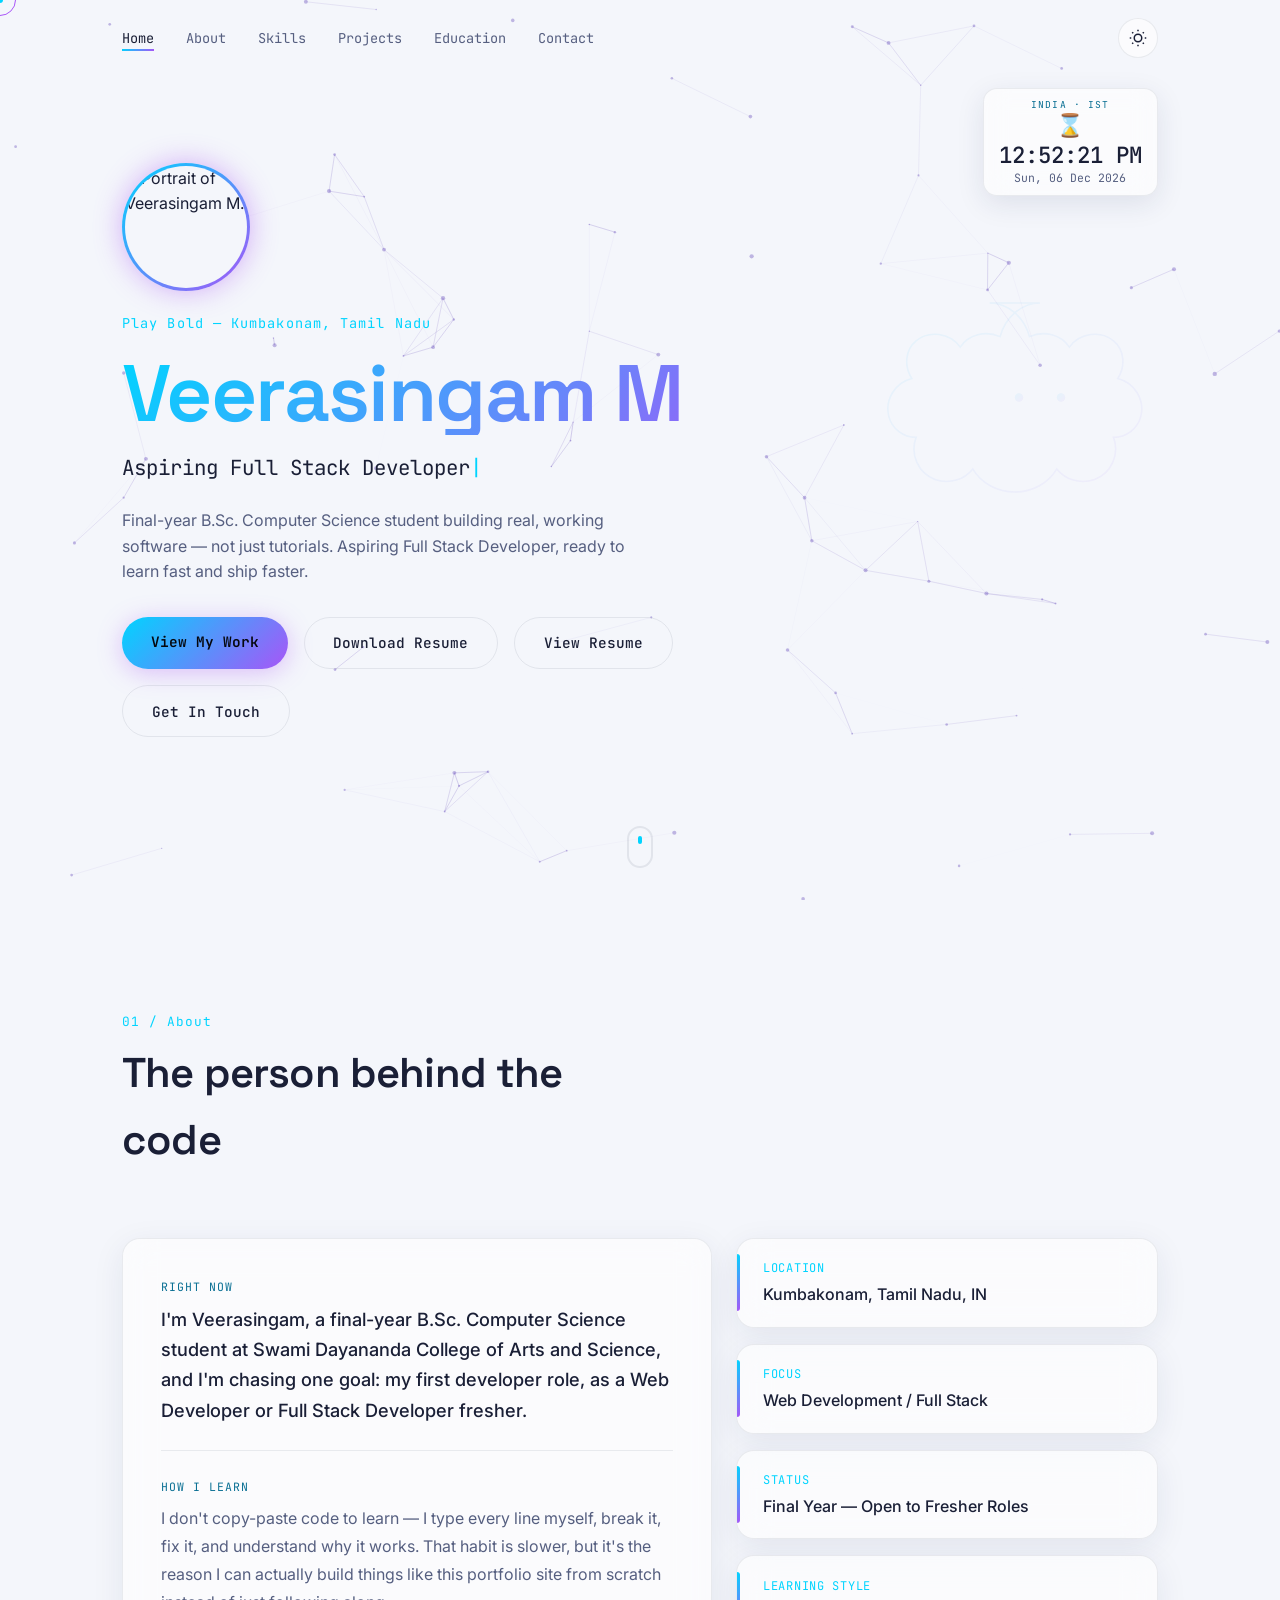
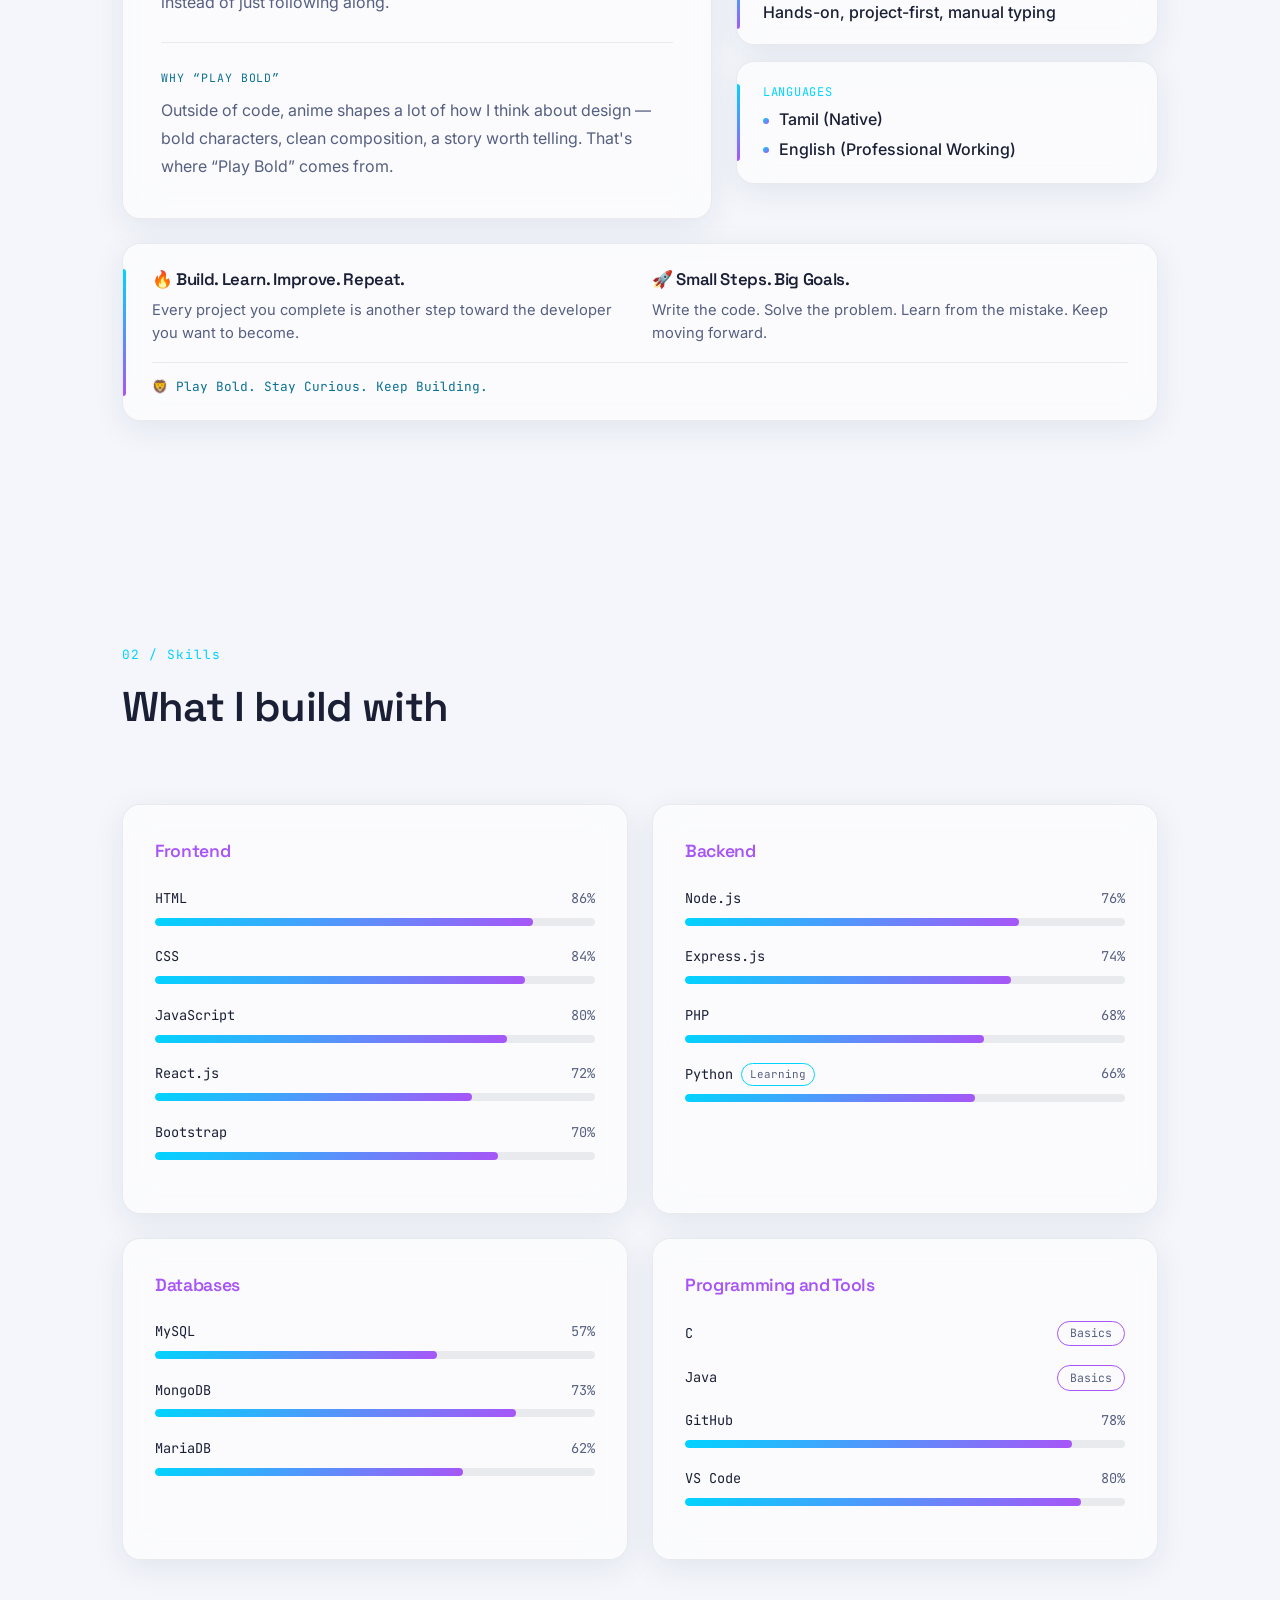
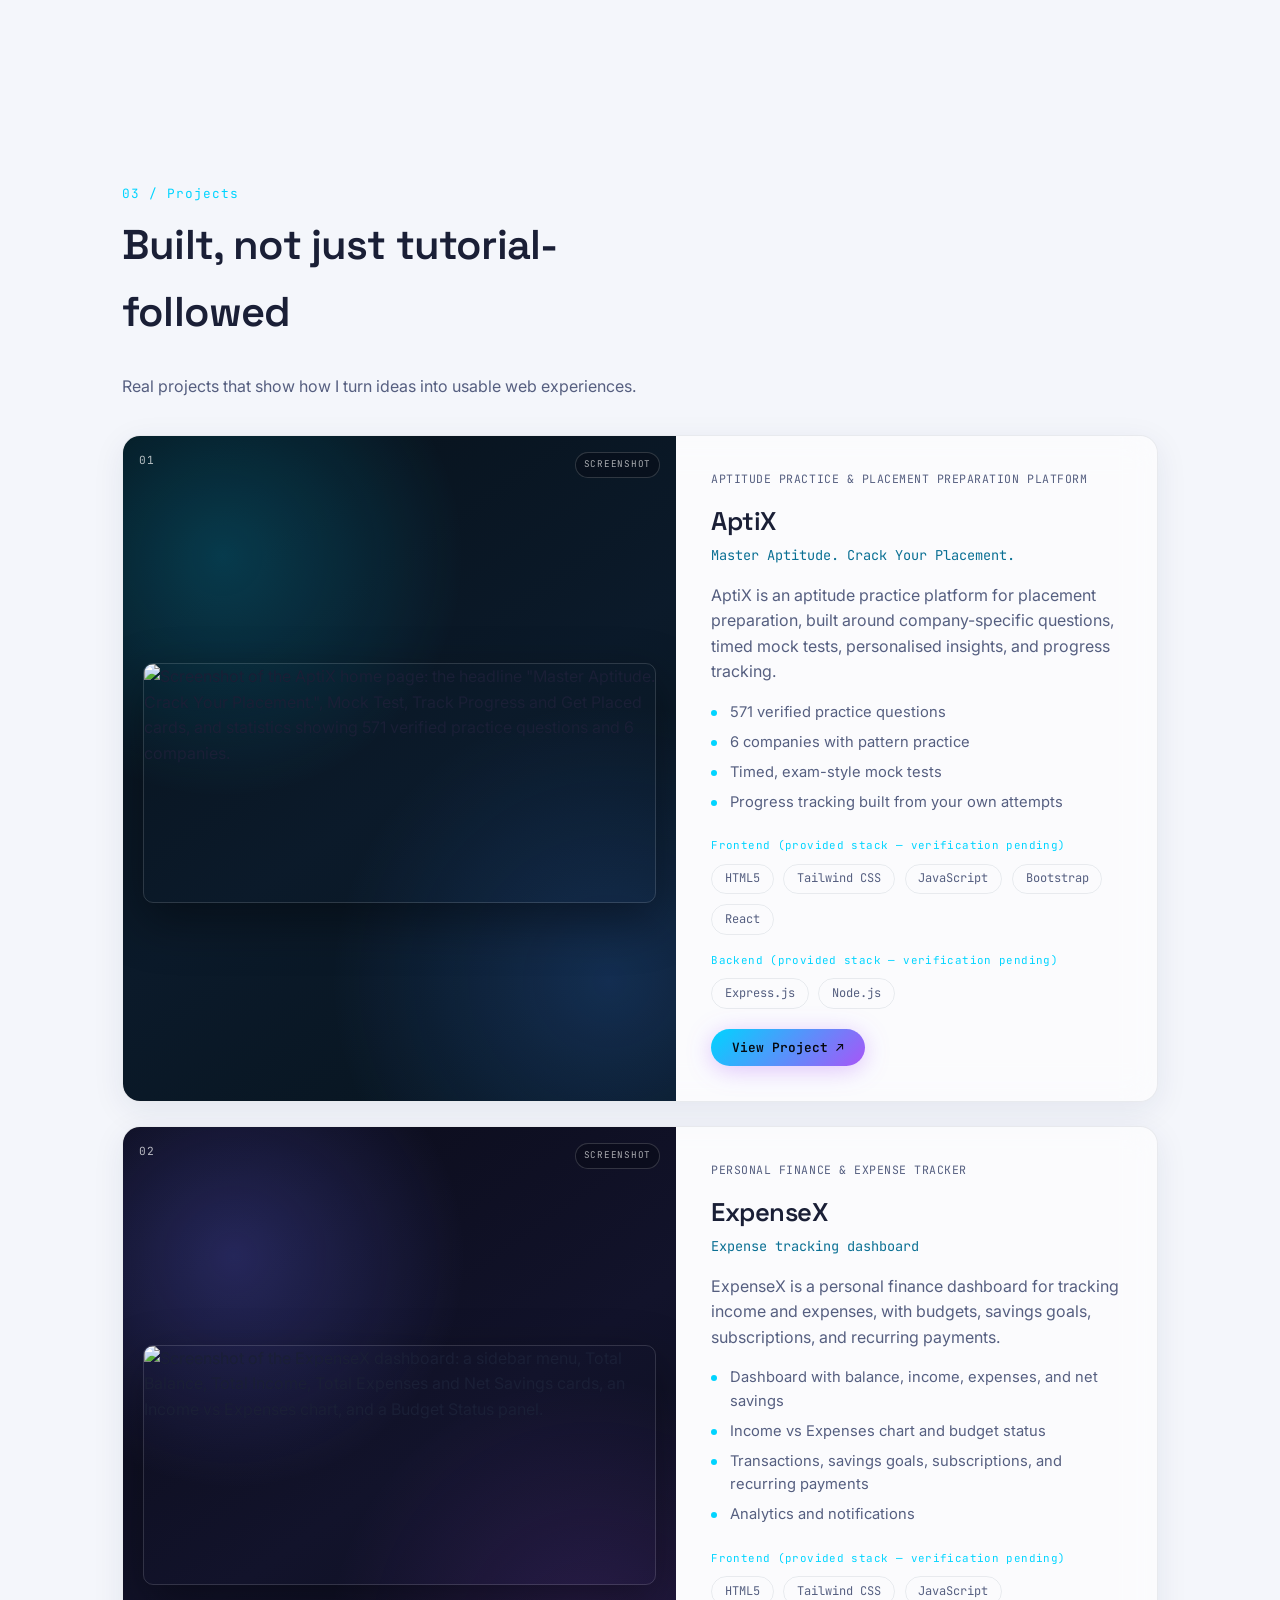
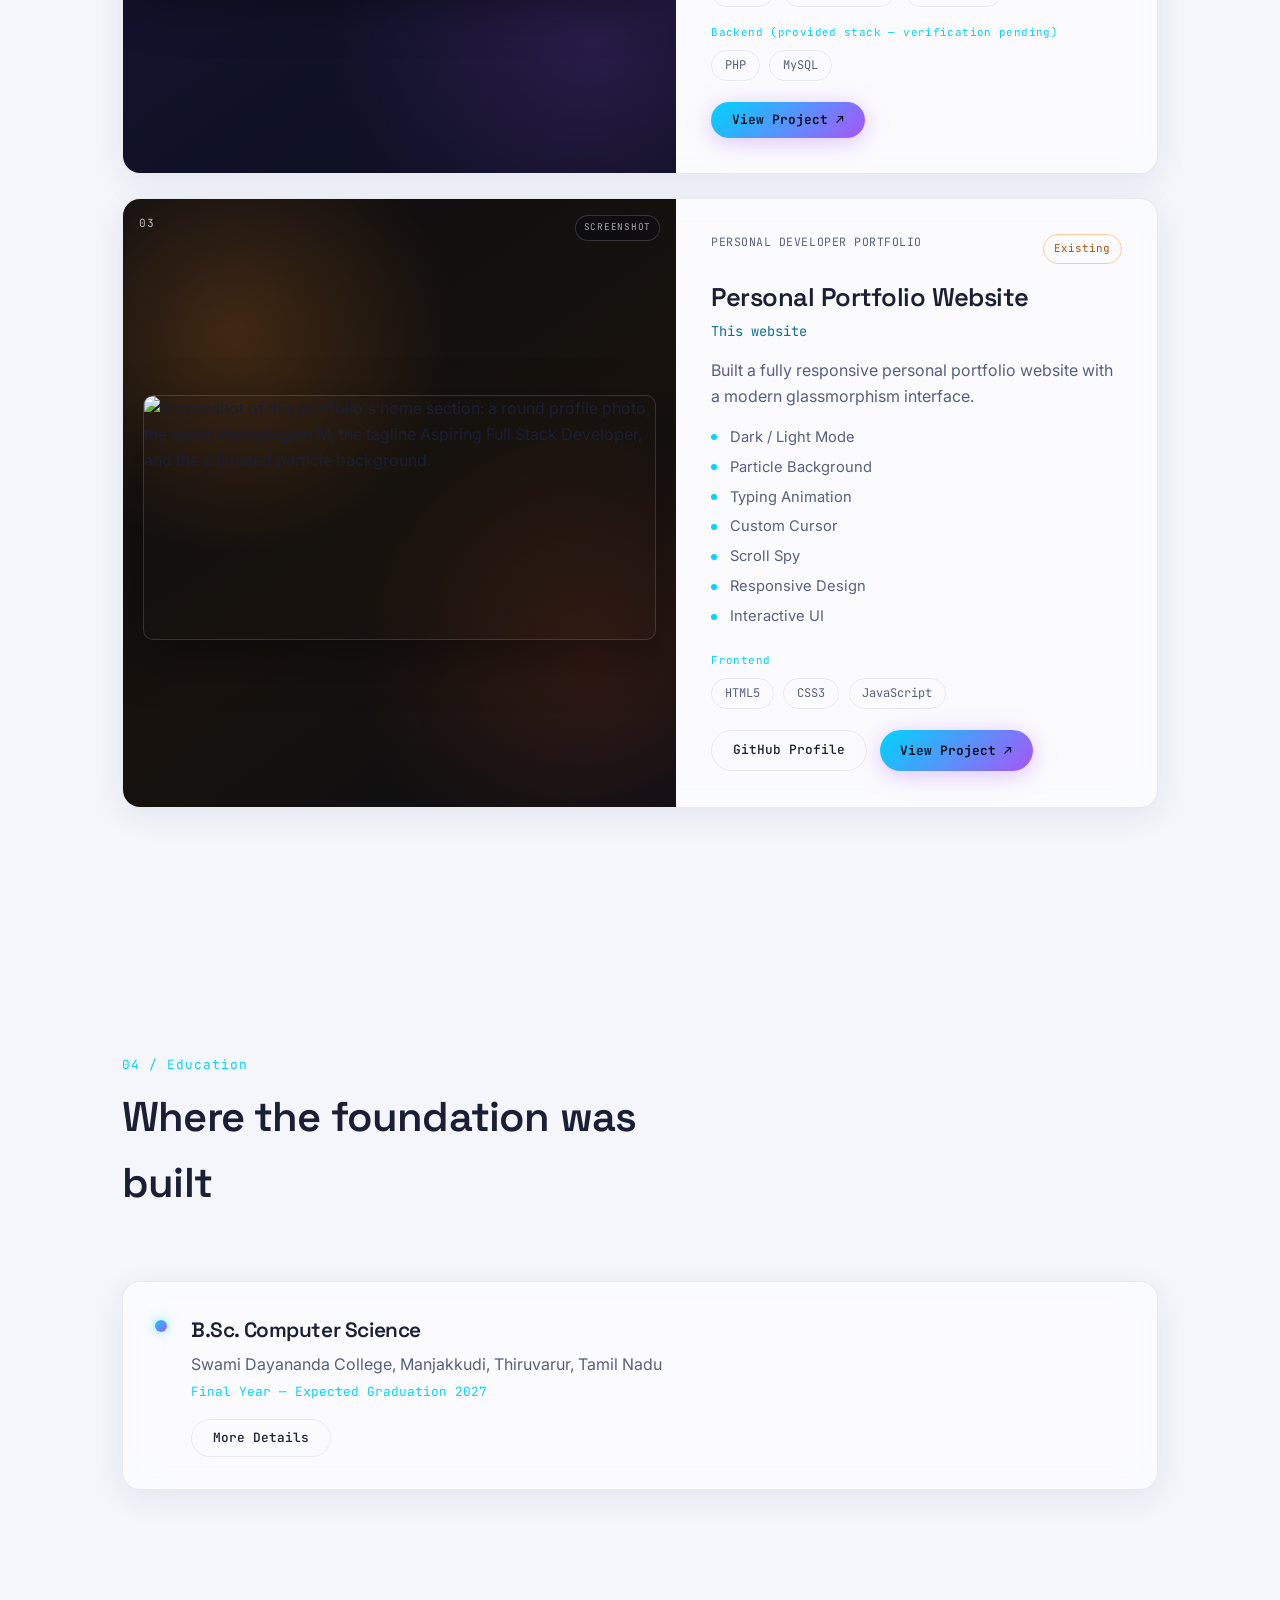
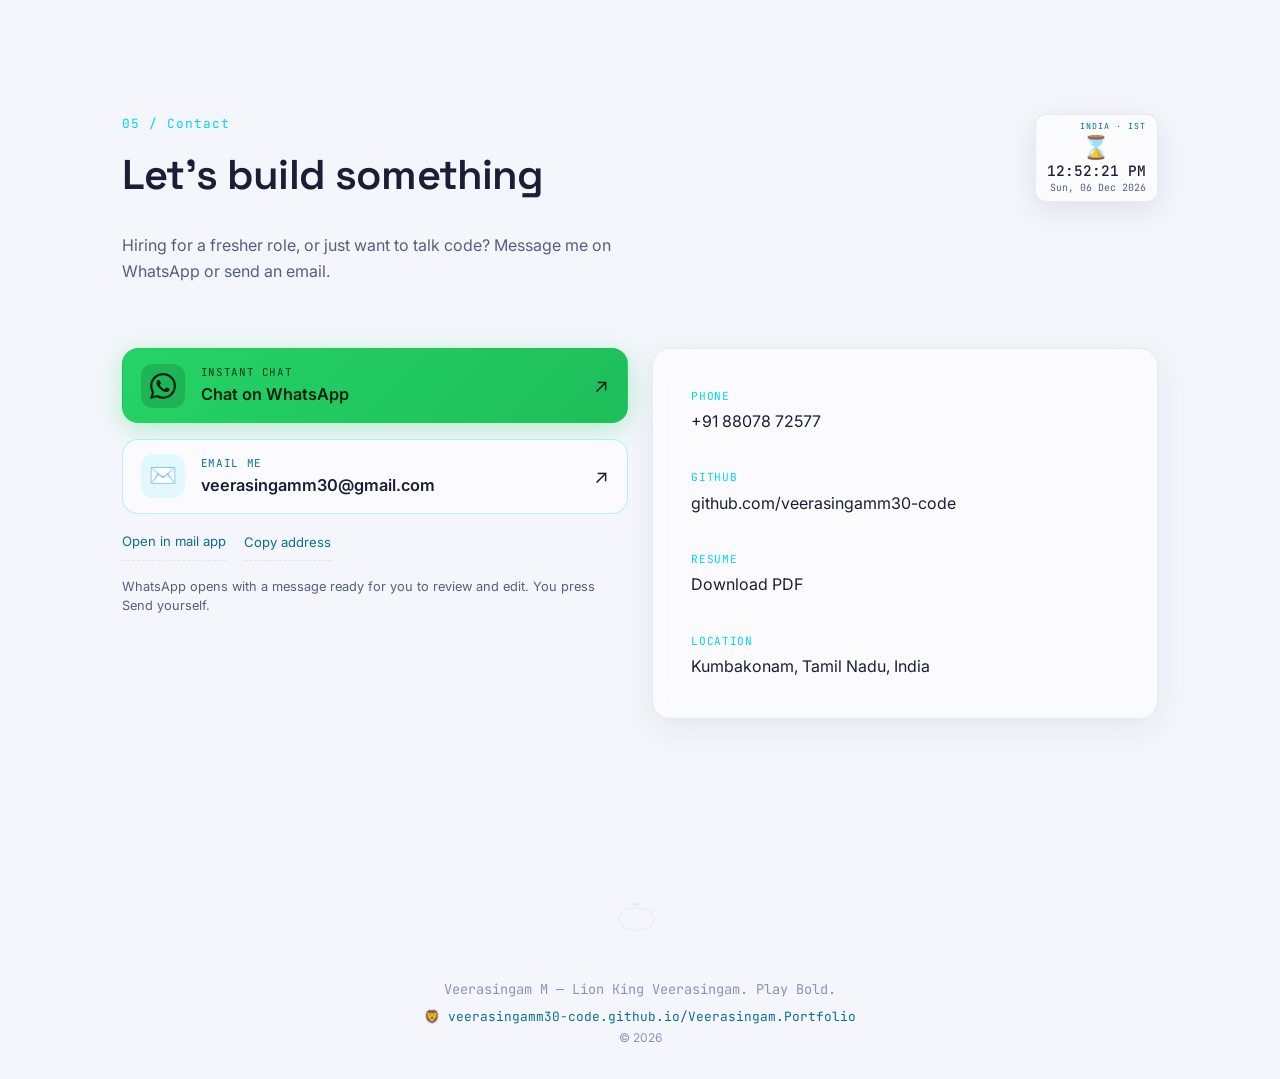
==== index.html @ 99245fc4 "Add files via upload" ====
<!DOCTYPE html>
<html lang="en">
<head>
  <meta charset="UTF-8">
  <meta name="viewport" content="width=device-width, initial-scale=1.0">
  <title>Veerasingam M. | Web Developer Portfolio</title>
  <meta name="description" content="Veerasingam M. - Final year B.Sc CS student, aspiring Full Stack Developer. Play Bold.">

  <!-- Google Fonts: Space Grotesk (headings), Inter (body), JetBrains Mono (labels/code) -->
  <link rel="preconnect" href="https://fonts.googleapis.com">
  <link href="https://fonts.googleapis.com/css2?family=Space+Grotesk:wght@500;600;700&family=Inter:wght@400;500;600&family=JetBrains+Mono:wght@400;500&display=swap" rel="stylesheet">

  <link rel="stylesheet" href="style.css">
</head>
<body>

  <!-- ===================================================================
       CANVAS BACKGROUND
       This canvas sits behind everything (position: fixed) and script.js
       draws a lightweight moving particle field on it.
  ==================================================================== -->
  <canvas id="particle-canvas"></canvas>

  <!-- Custom cursor (desktop only — hidden via CSS on touch devices) -->
  <div id="custom-cursor" aria-hidden="true">
    <div class="cursor-dot"></div>
    <div class="cursor-ring"></div>
  </div>

  <!-- ===================================================================
       NAVBAR
       data-section attributes on links match the "id" of each <section>.
       script.js uses this to know which link to highlight (scroll-spy).
  ==================================================================== -->
  <header class="navbar" id="navbar">
    <nav class="nav-container">
      <ul class="nav-links" id="nav-links">
        <li><a href="#hero" class="nav-link active" data-section="hero">Home</a></li>
        <li><a href="#about" class="nav-link" data-section="about">About</a></li>
        <li><a href="#skills" class="nav-link" data-section="skills">Skills</a></li>
        <li><a href="#projects" class="nav-link" data-section="projects">Projects</a></li>
        <li><a href="#education" class="nav-link" data-section="education">Education</a></li>
        <li><a href="#contact" class="nav-link" data-section="contact">Contact</a></li>
      </ul>

      <div class="nav-actions">
        <!-- Dark/Light toggle button. script.js swaps the icon + saves choice in localStorage -->
        <button id="theme-toggle" class="theme-toggle" aria-label="Toggle dark and light mode">
          <svg class="icon-moon" viewBox="0 0 24 24" fill="none" stroke="currentColor" stroke-width="2"><path d="M21 12.79A9 9 0 1 1 11.21 3 7 7 0 0 0 21 12.79z"/></svg>
          <svg class="icon-sun" viewBox="0 0 24 24" fill="none" stroke="currentColor" stroke-width="2"><circle cx="12" cy="12" r="5"/><path d="M12 1v2M12 21v2M4.22 4.22l1.42 1.42M18.36 18.36l1.42 1.42M1 12h2M21 12h2M4.22 19.78l1.42-1.42M18.36 5.64l1.42-1.42"/></svg>
        </button>

        <!-- Hamburger for mobile -->
        <button id="menu-toggle" class="menu-toggle" aria-label="Open menu">
          <span></span><span></span><span></span>
        </button>
      </div>
    </nav>
  </header>

  <main>

    <!-- ===================================================================
         HERO SECTION
    ==================================================================== -->
    <section id="hero" class="section hero">
      <!-- Faint line-art lion mark: the one "signature" flourish of the design -->
      <svg class="lion-mark" viewBox="0 0 400 400" aria-hidden="true">
        <path d="M200 60c-18 0-33 14-38 32-14-6-30-2-38 10-10-14-30-16-42-6-10 8-12 24-4 36-16 4-26 20-22 36 3 12 14 20 26 20-6 16 2 34 18 40 14 5 28 0 36-10 8 14 24 22 40 22s32-8 40-22c8 10 22 15 36 10 16-6 24-24 18-40 12 0 23-8 26-20 4-16-6-32-22-36 8-12 6-28-4-36-12-10-32-8-42 6-8-12-24-16-38-10-5-18-20-32-38-32z" fill="none" stroke="url(#lionGrad)" stroke-width="1.5"/>
        <circle cx="180" cy="150" r="4" fill="url(#lionGrad)"/>
        <circle cx="220" cy="150" r="4" fill="url(#lionGrad)"/>
        <defs>
          <linearGradient id="lionGrad" x1="0" y1="0" x2="1" y2="1">
            <stop offset="0" stop-color="#00d4ff"/>
            <stop offset="1" stop-color="#a855f7"/>
          </linearGradient>
        </defs>
      </svg>

      <!-- Clock A: live India date + time (script.js section 10) -->
      <div class="ist-clock ist-clock-lg" data-ist-clock role="timer" aria-label="Current date and time in India">
        <span class="ist-clock-label">India &middot; IST</span>
        <span class="ist-clock-hourglass" aria-hidden="true">⌛</span>
        <span class="ist-clock-time" data-ist-time>--:--:--</span>
        <span class="ist-clock-date" data-ist-date>Loading&hellip;</span>
      </div>

      <div class="hero-content">
        <!-- Profile picture (assets/profile.jpg), framed in a glowing ring
             to match the site's neon glass identity -->
        <div class="profile-avatar">
            <img src="profile.jpg" alt="Portrait of Veerasingam M." width="480" height="480">
       </div>

        <p class="eyebrow">Play Bold — Kumbakonam, Tamil Nadu</p>
        <h1 class="hero-name">Veerasingam M</h1>

        <!-- Typing animation target: script.js types text into this span -->
        <p class="hero-tagline">
          <span id="typing-text"></span><span class="typing-cursor">|</span>
        </p>

        <p class="hero-desc">
          Final-year B.Sc. Computer Science student building real, working software —
          not just tutorials. Aspiring Full Stack Developer, ready to learn fast and ship faster.
        </p>

        <div class="hero-cta">
          <a href="#projects" class="btn btn-primary">View My Work</a>
          <!-- download attribute forces a file download instead of opening in-browser -->
          <a href="Veerasingam_Resume.pdf" class="btn btn-ghost" download="Veerasingam_Resume.pdf">Download Resume</a>
          <a href="Veerasingam_Resume.pdf" class="btn btn-ghost" target="_blank" rel="noopener noreferrer">View Resume</a>
          <a href="#contact" class="btn btn-ghost">Get In Touch</a>
        </div>
      </div>

      <a href="#about" class="scroll-hint" aria-label="Scroll to About section">
        <span></span>
      </a>
    </section>

    <!-- ===================================================================
         ABOUT SECTION
    ==================================================================== -->
    <section id="about" class="section about">
      <p class="section-label">01 / About</p>
      <h2 class="section-title">The person behind the code</h2>

      <div class="about-grid">
        <div class="glass-card about-text">
          <div class="about-block">
            <span class="about-block-label">Right now</span>
            <p class="about-lead">
              I'm Veerasingam, a final-year B.Sc. Computer Science student at
              Swami Dayananda College of Arts and Science, and I'm chasing one goal:
              my first developer role, as a Web Developer or Full Stack Developer fresher.
            </p>
          </div>
          <div class="about-block">
            <span class="about-block-label">How I learn</span>
            <p>
              I don't copy-paste code to learn &mdash; I type every line myself, break
              it, fix it, and understand why it works. That habit is slower, but
              it's the reason I can actually build things like this portfolio
              site from scratch instead of just following along.
            </p>
          </div>
          <div class="about-block">
            <span class="about-block-label">Why &ldquo;Play Bold&rdquo;</span>
            <p>
              Outside of code, anime shapes a lot of how I think about design &mdash;
              bold characters, clean composition, a story worth telling. That's
              where &ldquo;Play Bold&rdquo; comes from.
            </p>
          </div>
        </div>

        <div class="about-facts">
          <div class="glass-card fact-card">
            <span class="fact-label">Location</span>
            <span class="fact-value">Kumbakonam, Tamil Nadu, IN</span>
          </div>
          <div class="glass-card fact-card">
            <span class="fact-label">Focus</span>
            <span class="fact-value">Web Development / Full Stack</span>
          </div>
          <div class="glass-card fact-card">
            <span class="fact-label">Status</span>
            <span class="fact-value">Final Year — Open to Fresher Roles</span>
          </div>
          <div class="glass-card fact-card">
            <span class="fact-label">Learning Style</span>
            <span class="fact-value">Hands-on, project-first, manual typing</span>
          </div>
          <div class="glass-card fact-card languages-card">
            <span class="fact-label">Languages</span>
            <ul class="language-list">
              <li>Tamil (Native)</li>
              <li>English (Professional Working)</li>
            </ul>
          </div>
        </div>
      </div>

      <aside class="glass-card motivation-card" aria-label="Motivation">
        <div class="motivation-grid">
          <div>
            <h3 class="motivation-title">🔥 Build. Learn. Improve. Repeat.</h3>
            <p>Every project you complete is another step toward the developer you want to become.</p>
          </div>
          <div>
            <h3 class="motivation-title">🚀 Small Steps. Big Goals.</h3>
            <p>Write the code. Solve the problem. Learn from the mistake. Keep moving forward.</p>
          </div>
        </div>
        <p class="motivation-tag">🦁 Play Bold. Stay Curious. Keep Building.</p>
      </aside>
    </section>

    <!-- ===================================================================
         SKILLS SECTION
         Each .skill-bar has a data-level (0-100). script.js uses
         IntersectionObserver to animate the .skill-fill width when the
         bar scrolls into view, and updates the % text at the same time.
    ==================================================================== -->
    <section id="skills" class="section skills">
      <p class="section-label">02 / Skills</p>
      <h2 class="section-title">What I build with</h2>

      <div class="skills-grid">

        <div class="glass-card skill-group">
          <h3 class="skill-group-title">Frontend</h3>

          <div class="skill-bar" data-level="86">
            <div class="skill-bar-top">
              <span class="skill-name">HTML</span>
              <span class="skill-percent" aria-hidden="true">0%</span>
            </div>
            <div class="skill-track" role="progressbar" aria-label="HTML" aria-valuemin="0" aria-valuemax="100" aria-valuenow="86"><div class="skill-fill"></div></div>
          </div>

          <div class="skill-bar" data-level="84">
            <div class="skill-bar-top">
              <span class="skill-name">CSS</span>
              <span class="skill-percent" aria-hidden="true">0%</span>
            </div>
            <div class="skill-track" role="progressbar" aria-label="CSS" aria-valuemin="0" aria-valuemax="100" aria-valuenow="84"><div class="skill-fill"></div></div>
          </div>

          <div class="skill-bar" data-level="80">
            <div class="skill-bar-top">
              <span class="skill-name">JavaScript</span>
              <span class="skill-percent" aria-hidden="true">0%</span>
            </div>
            <div class="skill-track" role="progressbar" aria-label="JavaScript" aria-valuemin="0" aria-valuemax="100" aria-valuenow="80"><div class="skill-fill"></div></div>
          </div>

          <div class="skill-bar" data-level="72">
            <div class="skill-bar-top">
              <span class="skill-name">React.js</span>
              <span class="skill-percent" aria-hidden="true">0%</span>
            </div>
            <div class="skill-track" role="progressbar" aria-label="React.js" aria-valuemin="0" aria-valuemax="100" aria-valuenow="72"><div class="skill-fill"></div></div>
          </div>

          <div class="skill-bar" data-level="78">
            <div class="skill-bar-top">
              <span class="skill-name">Bootstrap</span>
              <span class="skill-percent" aria-hidden="true">0%</span>
            </div>
            <div class="skill-track" role="progressbar" aria-label="Bootstrap" aria-valuemin="0" aria-valuemax="100" aria-valuenow="78"><div class="skill-fill"></div></div>
          </div>
        </div>

        <div class="glass-card skill-group">
          <h3 class="skill-group-title">Backend</h3>

          <div class="skill-bar" data-level="76">
            <div class="skill-bar-top">
              <span class="skill-name">Node.js</span>
              <span class="skill-percent" aria-hidden="true">0%</span>
            </div>
            <div class="skill-track" role="progressbar" aria-label="Node.js" aria-valuemin="0" aria-valuemax="100" aria-valuenow="76"><div class="skill-fill"></div></div>
          </div>

          <div class="skill-bar" data-level="74">
            <div class="skill-bar-top">
              <span class="skill-name">Express.js</span>
              <span class="skill-percent" aria-hidden="true">0%</span>
            </div>
            <div class="skill-track" role="progressbar" aria-label="Express.js" aria-valuemin="0" aria-valuemax="100" aria-valuenow="74"><div class="skill-fill"></div></div>
          </div>

          <div class="skill-bar" data-level="68">
            <div class="skill-bar-top">
              <span class="skill-name">PHP</span>
              <span class="skill-percent" aria-hidden="true">0%</span>
            </div>
            <div class="skill-track" role="progressbar" aria-label="PHP" aria-valuemin="0" aria-valuemax="100" aria-valuenow="68"><div class="skill-fill"></div></div>
          </div>

          <div class="skill-bar" data-level="66">
            <div class="skill-bar-top">
              <span class="skill-name">Python <span class="tag-learning">Learning</span></span>
              <span class="skill-percent" aria-hidden="true">0%</span>
            </div>
            <div class="skill-track" role="progressbar" aria-label="Python" aria-valuemin="0" aria-valuemax="100" aria-valuenow="66" aria-valuetext="66%, learning"><div class="skill-fill"></div></div>
          </div>
        </div>

        <div class="glass-card skill-group">
          <h3 class="skill-group-title">Databases</h3>

          <div class="skill-bar" data-level="64">
            <div class="skill-bar-top">
              <span class="skill-name">MySQL</span>
              <span class="skill-percent" aria-hidden="true">0%</span>
            </div>
            <div class="skill-track" role="progressbar" aria-label="MySQL" aria-valuemin="0" aria-valuemax="100" aria-valuenow="64"><div class="skill-fill"></div></div>
          </div>

          <div class="skill-bar" data-level="82">
            <div class="skill-bar-top">
              <span class="skill-name">MongoDB</span>
              <span class="skill-percent" aria-hidden="true">0%</span>
            </div>
            <div class="skill-track" role="progressbar" aria-label="MongoDB" aria-valuemin="0" aria-valuemax="100" aria-valuenow="82"><div class="skill-fill"></div></div>
          </div>

          <div class="skill-bar" data-level="70">
            <div class="skill-bar-top">
              <span class="skill-name">MariaDB</span>
              <span class="skill-percent" aria-hidden="true">0%</span>
            </div>
            <div class="skill-track" role="progressbar" aria-label="MariaDB" aria-valuemin="0" aria-valuemax="100" aria-valuenow="70"><div class="skill-fill"></div></div>
          </div>
        </div>

        <div class="glass-card skill-group">
          <h3 class="skill-group-title">Programming and Tools</h3>

          <div class="skill-basic">
            <span class="skill-name">C</span>
            <span class="skill-level-tag">Basics</span>
          </div>
          <div class="skill-basic">
            <span class="skill-name">Java</span>
            <span class="skill-level-tag">Basics</span>
          </div>

          <div class="skill-bar" data-level="88">
            <div class="skill-bar-top">
              <span class="skill-name">GitHub</span>
              <span class="skill-percent" aria-hidden="true">0%</span>
            </div>
            <div class="skill-track" role="progressbar" aria-label="GitHub" aria-valuemin="0" aria-valuemax="100" aria-valuenow="88"><div class="skill-fill"></div></div>
          </div>

          <div class="skill-bar" data-level="90">
            <div class="skill-bar-top">
              <span class="skill-name">VS Code</span>
              <span class="skill-percent" aria-hidden="true">0%</span>
            </div>
            <div class="skill-track" role="progressbar" aria-label="VS Code" aria-valuemin="0" aria-valuemax="100" aria-valuenow="90"><div class="skill-fill"></div></div>
          </div>
        </div>

      </div>
    </section>

    <!-- ===================================================================
         PROJECTS SECTION
         Only projects backed by supplied screenshots / project files are shown.
         Screenshots live in assets/projects/ (WebP, original aspect ratio).
    ==================================================================== -->
    <section id="projects" class="section projects">
      <p class="section-label">03 / Projects</p>
      <h2 class="section-title">Built, not just tutorial-followed</h2>
      <p class="projects-intro">Real projects that show how I turn ideas into usable web experiences.</p>

      <article class="project-card project-card-featured glass-card project-theme-aptitude" data-tilt>
        <div class="project-visual project-visual-shot">
          <span class="project-number">01</span><span class="project-concept-label">SCREENSHOT</span>
          <img class="project-shot" src="assets/projects/aptix.webp" width="1342" height="626" loading="lazy" decoding="async"
               alt="Screenshot of the AptiX home page: the headline &quot;Master Aptitude. Crack Your Placement.&quot;, Mock Test, Track Progress and Get Placed cards, and statistics showing 571 verified practice questions and 6 companies.">
        </div>
        <div class="project-info">
          <div class="project-meta-row"><span class="project-category">Aptitude Practice &amp; Placement Preparation Platform</span></div>
          <h3 class="project-title">AptiX</h3><p class="project-subtitle">Master Aptitude. Crack Your Placement.</p>
          <p class="project-desc">AptiX is an aptitude practice platform for placement preparation, built around company-specific questions, timed mock tests, personalised insights, and progress tracking.</p>
          <ul class="project-features"><li>571 verified practice questions</li><li>6 companies with pattern practice</li><li>Timed, exam-style mock tests</li><li>Progress tracking built from your own attempts</li></ul>
          <div class="project-tech-groups">
            <div><span class="tech-group-label">Frontend (provided stack — verification pending)</span><div class="project-stack"><span class="stack-chip">HTML5</span><span class="stack-chip">Tailwind CSS</span><span class="stack-chip">JavaScript</span><span class="stack-chip">Bootstrap</span><span class="stack-chip">React</span></div></div>
            <div><span class="tech-group-label">Backend (provided stack — verification pending)</span><div class="project-stack"><span class="stack-chip">Express.js</span><span class="stack-chip">Node.js</span></div></div>
          </div>
          <button type="button" class="btn btn-primary btn-sm project-details-btn" data-project-details="aptix" aria-haspopup="dialog" aria-label="View project: AptiX">View Project ↗</button>
        </div>
      </article>

      <article class="project-card project-card-secondary glass-card project-theme-expense" data-tilt>
        <div class="project-visual project-visual-shot">
          <span class="project-number">02</span><span class="project-concept-label">SCREENSHOT</span>
          <img class="project-shot" src="assets/projects/expensex.webp" width="1342" height="626" loading="lazy" decoding="async"
               alt="Screenshot of the ExpenseX dashboard: a sidebar menu, Total Balance, Total Income, Total Expenses and Net Savings cards, an Income vs Expenses chart, and a Budget Status panel.">
        </div>
        <div class="project-info">
          <div class="project-meta-row"><span class="project-category">Personal Finance &amp; Expense Tracker</span></div>
          <h3 class="project-title">ExpenseX</h3><p class="project-subtitle">Expense tracking dashboard</p>
          <p class="project-desc">ExpenseX is a personal finance dashboard for tracking income and expenses, with budgets, savings goals, subscriptions, and recurring payments.</p>
          <ul class="project-features"><li>Dashboard with balance, income, expenses, and net savings</li><li>Income vs Expenses chart and budget status</li><li>Transactions, savings goals, subscriptions, and recurring payments</li><li>Analytics and notifications</li></ul>
          <div class="project-tech-groups"><div><span class="tech-group-label">Frontend (provided stack — verification pending)</span><div class="project-stack"><span class="stack-chip">HTML5</span><span class="stack-chip">Tailwind CSS</span><span class="stack-chip">JavaScript</span></div></div><div><span class="tech-group-label">Backend (provided stack — verification pending)</span><div class="project-stack"><span class="stack-chip">PHP</span><span class="stack-chip">MySQL</span></div></div></div>
          <button type="button" class="btn btn-primary btn-sm project-details-btn" data-project-details="expensex" aria-haspopup="dialog" aria-label="View project: ExpenseX">View Project ↗</button>
        </div>
      </article>

      <article class="project-card project-card-secondary glass-card project-theme-portfolio" data-tilt>
        <div class="project-visual project-visual-shot">
          <span class="project-number">03</span><span class="project-concept-label">SCREENSHOT</span>
          <img class="project-shot" src="assets/projects/portfolio.webp" width="1332" height="632" loading="lazy" decoding="async"
               alt="Screenshot of this portfolio's home section: a round profile photo, the name Veerasingam M, the tagline Aspiring Full Stack Developer, and the animated particle background.">
        </div>
        <div class="project-info">
          <div class="project-meta-row"><span class="project-category">Personal Developer Portfolio</span><span class="project-status status-portfolio">Existing</span></div>
          <h3 class="project-title">Personal Portfolio Website</h3><p class="project-subtitle">This website</p>
          <p class="project-desc">Built a fully responsive personal portfolio website with a modern glassmorphism interface.</p>
          <ul class="project-features"><li>Dark / Light Mode</li><li>Particle Background</li><li>Typing Animation</li><li>Custom Cursor</li><li>Scroll Spy</li><li>Responsive Design</li><li>Interactive UI</li></ul>
          <div class="project-tech-groups"><div><span class="tech-group-label">Frontend</span><div class="project-stack"><span class="stack-chip">HTML5</span><span class="stack-chip">CSS3</span><span class="stack-chip">JavaScript</span></div></div></div>
          <div class="project-links"><a href="https://github.com/veerasingamm30-code" target="_blank" rel="noopener noreferrer" class="btn btn-ghost btn-sm">GitHub Profile</a><button type="button" class="btn btn-primary btn-sm project-details-btn" data-project-details="portfolio" aria-haspopup="dialog" aria-label="View project: Personal Portfolio Website">View Project ↗</button></div>
        </div>
      </article>
    </section>

    <!-- ===================================================================
         EDUCATION SECTION
    ==================================================================== -->
    <section id="education" class="section education">
      <p class="section-label">04 / Education</p>
      <h2 class="section-title">Where the foundation was built</h2>

      <div class="glass-card education-card">
        <div class="edu-marker"></div>
        <div class="edu-content">
          <h3 class="edu-degree">B.Sc. Computer Science</h3>
          <p class="edu-school">Swami Dayananda College, Manjakkudi, Thiruvarur, Tamil Nadu</p>
          <p class="edu-status">Final Year — Expected Graduation 2027</p>
          <button type="button" class="btn btn-ghost btn-sm education-details-toggle" aria-expanded="false" aria-controls="education-more-details">More Details</button>
          <div id="education-more-details" class="education-more-details" hidden><p><strong>Qualification:</strong> B.Sc. Computer Science</p><p><strong>Institution:</strong> Swami Dayananda College, Manjakkudi, Thiruvarur, Tamil Nadu</p><p><strong>Status:</strong> Final year; expected graduation 2027.</p><p class="details-note">Only the education details already present in this portfolio are shown.</p></div>
        </div>
      </div>
    </section>

    <!-- ===================================================================
         CONTACT SECTION
    ==================================================================== -->
    <section id="contact" class="section contact">
      <p class="section-label">05 / Contact</p>
      <h2 class="section-title">Let's build something</h2>
      <p class="contact-sub">Hiring for a fresher role, or just want to talk code? Message me on WhatsApp or send an email.</p>

      <!-- Clock B: smaller live India date + time (script.js section 10) -->
      <div class="ist-clock ist-clock-sm" data-ist-clock role="timer" aria-label="Current date and time in India">
        <span class="ist-clock-label">India &middot; IST</span>
        <span class="ist-clock-hourglass" aria-hidden="true">⌛</span>
        <span class="ist-clock-time" data-ist-time>--:--:--</span>
        <span class="ist-clock-date" data-ist-date>Loading&hellip;</span>
      </div>

      <div class="contact-grid">
        <div class="contact-actions">
          <a href="https://wa.me/918807872577?text=Hi%20Veera%20%F0%9F%A4%97%F0%9F%91%8B!%20I%20visited%20your%20Portfolio%20and%20would%20like%20to%20contact%20with%20you." class="contact-card contact-card-whatsapp" target="_blank" rel="noopener noreferrer" aria-label="Chat on WhatsApp. Opens WhatsApp with a message ready to edit and send.">
            <span class="contact-card-icon"><svg viewBox="0 0 24 24" width="26" height="26" fill="currentColor" aria-hidden="true" focusable="false"><path d="M17.472 14.382c-.297-.149-1.758-.867-2.03-.967-.273-.099-.471-.148-.67.15-.197.297-.767.966-.94 1.164-.173.199-.347.223-.644.075-.297-.15-1.255-.463-2.39-1.475-.883-.788-1.48-1.761-1.653-2.059-.173-.297-.018-.458.13-.606.134-.133.298-.347.446-.52.149-.174.198-.298.298-.497.099-.198.05-.371-.025-.52-.075-.149-.669-1.612-.916-2.207-.242-.579-.487-.5-.669-.51-.173-.008-.371-.01-.57-.01-.198 0-.52.074-.792.372-.272.297-1.04 1.016-1.04 2.479 0 1.462 1.065 2.875 1.213 3.074.149.198 2.096 3.2 5.077 4.487.709.306 1.262.489 1.694.625.712.227 1.36.195 1.871.118.571-.085 1.758-.719 2.006-1.413.248-.694.248-1.289.173-1.413-.074-.124-.272-.198-.57-.347m-5.421 7.403h-.004a9.87 9.87 0 01-5.031-1.378l-.361-.214-3.741.982.998-3.648-.235-.374a9.86 9.86 0 01-1.51-5.26c.001-5.45 4.436-9.884 9.888-9.884 2.64 0 5.122 1.03 6.988 2.898a9.825 9.825 0 012.893 6.994c-.003 5.45-4.437 9.884-9.885 9.884m8.413-18.297A11.815 11.815 0 0012.05 0C5.495 0 .16 5.335.157 11.892c0 2.096.547 4.142 1.588 5.945L.057 24l6.305-1.654a11.882 11.882 0 005.683 1.448h.005c6.554 0 11.89-5.335 11.893-11.893a11.821 11.821 0 00-3.48-8.413z"/></svg></span>
            <span class="contact-card-text"><span class="contact-card-label">Instant chat</span><span class="contact-card-value">Chat on WhatsApp</span></span>
            <span class="contact-card-arrow" aria-hidden="true">↗</span>
          </a>
          <a href="mailto:veerasingamm30@gmail.com?subject=Portfolio%20enquiry" class="contact-card contact-card-email" data-email-card data-email-to="veerasingamm30@gmail.com" data-email-subject="Portfolio enquiry" aria-label="Email me at veerasingamm30@gmail.com">
            <span class="contact-card-icon contact-card-emoji" aria-hidden="true">✉️</span>
            <span class="contact-card-text"><span class="contact-card-label">Email Me</span><span class="contact-card-value">veerasingamm30@gmail.com</span></span>
            <span class="contact-card-arrow" aria-hidden="true">↗</span>
          </a>
          <div class="contact-alt">
            <a class="contact-alt-link" href="mailto:veerasingamm30@gmail.com?subject=Portfolio%20enquiry">Open in mail app</a>
            <button type="button" class="contact-alt-link" data-copy-email="veerasingamm30@gmail.com">Copy address</button>
            <span class="contact-alt-status" role="status" aria-live="polite" data-copy-status></span>
          </div>
          <p class="contact-note">WhatsApp opens with a message ready for you to review and edit. You press Send yourself.</p>
        </div>

        <div class="glass-card contact-info">
          <a href="tel:+918807872577" class="contact-line">
            <span class="contact-label">Phone</span>
            <span class="contact-value">+91 88078 72577</span>
          </a>
          <a href="https://github.com/veerasingamm30-code" target="_blank" rel="noopener noreferrer" class="contact-line">
            <span class="contact-label">GitHub</span>
            <span class="contact-value">github.com/veerasingamm30-code</span>
          </a>
          <a href="Veerasingam_Resume.pdf" class="contact-line" download="Veerasingam_Resume.pdf">
            <span class="contact-label">Resume</span>
            <span class="contact-value">Download PDF</span>
          </a>
          <div class="contact-line contact-line-static">
            <span class="contact-label">Location</span>
            <span class="contact-value">Kumbakonam, Tamil Nadu, India</span>
          </div>
        </div>
      </div>
    </section>

  </main>

  <footer class="footer">
    <svg class="lion-mark lion-mark-footer" viewBox="0 0 400 400" aria-hidden="true">
      <path d="M200 60c-18 0-33 14-38 32-14-6-30-2-38 10-10-14-30-16-42-6-10 8-12 24-4 36-16 4-26 20-22 36 3 12 14 20 26 20-6 16 2 34 18 40 14 5 28 0 36-10 8 14 24 22 40 22s32-8 40-22c8 10 22 15 36 10 16-6 24-24 18-40 12 0 23-8 26-20 4-16-6-32-22-36 8-12 6-28-4-36-12-10-32-8-42 6-8-12-24-16-38-10-5-18-20-32-38-32z" fill="none" stroke="url(#lionGradFooter)" stroke-width="1.5"/>
      <defs>
        <linearGradient id="lionGradFooter" x1="0" y1="0" x2="1" y2="1">
          <stop offset="0" stop-color="#00d4ff"/>
          <stop offset="1" stop-color="#a855f7"/>
        </linearGradient>
      </defs>
    </svg>
    <p class="footer-text">Veerasingam M — Lion King Veerasingam. Play Bold.</p>
    <p class="footer-url"><span aria-hidden="true">🦁</span> <a href="https://veerasingamm30-code.github.io/Veerasingam.Portfolio" target="_blank" rel="noopener noreferrer">veerasingamm30-code.github.io/Veerasingam.Portfolio</a></p>
    <p class="footer-year">&copy; <span id="footer-year"></span></p>
  </footer>

  <dialog class="project-details-dialog" id="project-details-dialog" aria-labelledby="project-dialog-title" aria-describedby="project-dialog-desc">
    <button type="button" class="dialog-close" aria-label="Close project details">×</button>
    <div class="project-dialog-content">
      <figure class="project-dialog-figure" id="project-dialog-figure">
        <a id="project-dialog-imglink" href="#" target="_blank" rel="noopener noreferrer" aria-label="Open the full-size project screenshot in a new tab">
          <img id="project-dialog-img" src="" alt="" decoding="async">
        </a>
        <figcaption>Tap or click the image to open it full size ↗</figcaption>
      </figure>
      <p class="project-dialog-missing" id="project-dialog-missing" hidden>Preview image is not available for this project.</p>
      <p class="section-label" id="project-dialog-category"></p>
      <h2 id="project-dialog-title">Project</h2>
      <p class="project-dialog-desc" id="project-dialog-desc"></p>
      <div id="project-dialog-features-wrap">
        <h3 class="project-dialog-heading">Features</h3>
        <ul class="project-dialog-features" id="project-dialog-features"></ul>
      </div>
      <div id="project-dialog-tech"></div>
      <div class="project-dialog-links" id="project-dialog-links"></div>
    </div>
  </dialog>
  <script src="script.js"></script>
</body>
</html>
---- style.css ----
/* =====================================================================
   VEERASINGAM M. — PORTFOLIO STYLES
   Structure of this file:
   1. CSS Variables (design tokens) — dark theme default, light theme override
   2. Reset & base
   3. Utility / layout helpers (glass card, buttons, section spacing)
   4. Custom cursor
   5. Navbar
   6. Hero
   7. About
   8. Skills
   9. Projects
   10. Education
   11. Contact
   12. Footer
   13. Responsive breakpoints
   ===================================================================== */

/* ---------------------------------------------------------------------
   1. CSS VARIABLES — change these to re-theme the whole site
--------------------------------------------------------------------- */
:root {
  /* Neon accent colors — used in gradients everywhere */
  --neon-blue: #00d4ff;
  --neon-purple: #a855f7;
  --gradient-main: linear-gradient(135deg, var(--neon-blue), var(--neon-purple));

  /* Dark theme (default) */
  --bg: #0a0e1a;
  --bg-secondary: #0d1224;
  --surface: rgba(255, 255, 255, 0.045);
  --surface-border: rgba(255, 255, 255, 0.09);
  --text-primary: #e8ecf7;
  --text-muted: #8b93b8;
  --text-dim: #565f80;

  /* Spacing scale */
  --space-xs: 0.5rem;
  --space-sm: 1rem;
  --space-md: 2rem;
  --space-lg: 4rem;
  --space-xl: 7rem;

  /* Fonts */
  --font-display: 'Space Grotesk', sans-serif;
  --font-body: 'Inter', sans-serif;
  --font-mono: 'JetBrains Mono', monospace;

  --radius: 18px;
  --transition-fast: 0.2s ease;
  --transition-med: 0.4s cubic-bezier(0.4, 0, 0.2, 1);
}

/* Light theme — applied when <body> has class "light-mode" (toggled by JS) */
body.light-mode {
  --bg: #f4f6fb;
  --bg-secondary: #e9ecf7;
  --surface: rgba(255, 255, 255, 0.6);
  --surface-border: rgba(20, 25, 50, 0.08);
  --text-primary: #1a1f36;
  --text-muted: #565f80;
  --text-dim: #8b93b8;
}

/* ---------------------------------------------------------------------
   2. RESET & BASE
--------------------------------------------------------------------- */
* {
  margin: 0;
  padding: 0;
  box-sizing: border-box;
}

html {
  scroll-behavior: smooth;
  overflow-x: hidden; /* stops the off-screen mobile menu widening the layout viewport */
}

body {
  background: var(--bg);
  color: var(--text-primary);
  font-family: var(--font-body);
  line-height: 1.6;
  transition: background var(--transition-med), color var(--transition-med);
  overflow-x: hidden;
}

/* Respect users who prefer reduced motion — turns off scroll animation
   and long transitions site-wide */
@media (prefers-reduced-motion: reduce) {
  html { scroll-behavior: auto; }
  *, *::before, *::after {
    animation-duration: 0.001ms !important;
    transition-duration: 0.001ms !important;
  }
}

h1, h2, h3 {
  font-family: var(--font-display);
  font-weight: 600;
  letter-spacing: -0.02em;
}

a {
  color: inherit;
  text-decoration: none;
}

ul { list-style: none; }

img { max-width: 100%; display: block; }

::selection {
  background: var(--neon-purple);
  color: #fff;
}

/* Visible keyboard focus everywhere — accessibility floor */
a:focus-visible,
button:focus-visible,
input:focus-visible,
textarea:focus-visible {
  outline: 2px solid var(--neon-blue);
  outline-offset: 3px;
  border-radius: 4px;
}

/* ---------------------------------------------------------------------
   3. UTILITIES / LAYOUT
--------------------------------------------------------------------- */

/* The particle canvas sits fixed behind all content */
#particle-canvas {
  position: fixed;
  top: 0;
  left: 0;
  width: 100%;
  height: 100%;
  z-index: -1;
  background: var(--bg);
  transition: background var(--transition-med);
}

.section {
  position: relative;
  max-width: 1100px;
  margin: 0 auto;
  padding: var(--space-xl) var(--space-md);
}

.section-label {
  font-family: var(--font-mono);
  font-size: 0.8rem;
  color: var(--neon-blue);
  letter-spacing: 0.08em;
  margin-bottom: var(--space-xs);
}

.section-title {
  font-size: clamp(1.8rem, 4vw, 2.6rem);
  margin-bottom: var(--space-lg);
  max-width: 20ch;
}

/* Glassmorphism card — the core visual signature of the whole site */
.glass-card {
  background: var(--surface);
  border: 1px solid var(--surface-border);
  border-radius: var(--radius);
  backdrop-filter: blur(16px);
  -webkit-backdrop-filter: blur(16px);
  box-shadow: 0 8px 32px rgba(0, 0, 0, 0.25);
  transition: border-color var(--transition-fast), transform var(--transition-fast);
}

body.light-mode .glass-card {
  box-shadow: 0 8px 32px rgba(30, 40, 90, 0.08);
}

.glass-card:hover {
  border-color: rgba(0, 212, 255, 0.3);
}

/* Buttons */
.btn {
  display: inline-block;
  padding: 0.85rem 1.8rem;
  border-radius: 100px;
  font-family: var(--font-mono);
  font-size: 0.9rem;
  font-weight: 500;
  transition: transform var(--transition-fast), box-shadow var(--transition-fast), opacity var(--transition-fast);
  cursor: pointer;
  border: none;
}

.btn-sm {
  padding: 0.6rem 1.3rem;
  font-size: 0.8rem;
}

.btn-primary {
  background: var(--gradient-main);
  color: #05070d;
  font-weight: 600;
  box-shadow: 0 4px 24px rgba(168, 85, 247, 0.35);
}

.btn-primary:hover {
  transform: translateY(-2px);
  box-shadow: 0 8px 32px rgba(168, 85, 247, 0.5);
}

.btn-ghost {
  background: transparent;
  color: var(--text-primary);
  border: 1px solid var(--surface-border);
}

.btn-ghost:hover {
  border-color: var(--neon-blue);
  transform: translateY(-2px);
}

/* ---------------------------------------------------------------------
   4. CUSTOM CURSOR (desktop only)
   JS adds class "cursor-active" to <body> only when a fine pointer
   (mouse) is detected — see script.js. On mobile this stays hidden.
--------------------------------------------------------------------- */
#custom-cursor {
  position: fixed;
  top: 0;
  left: 0;
  pointer-events: none;
  z-index: 9999;
  display: none;
}

body.cursor-active #custom-cursor {
  display: block;
}

/* Hide the native cursor only once our custom one is active */
body.cursor-active,
body.cursor-active a,
body.cursor-active button {
  cursor: none;
}

.cursor-dot {
  position: fixed;
  top: 0;
  left: 0;
  width: 6px;
  height: 6px;
  background: var(--neon-blue);
  border-radius: 50%;
  transform: translate(-50%, -50%);
}

.cursor-ring {
  position: fixed;
  top: 0;
  left: 0;
  width: 32px;
  height: 32px;
  border: 1.5px solid var(--neon-purple);
  border-radius: 50%;
  transform: translate(-50%, -50%);
  transition: width var(--transition-fast), height var(--transition-fast), border-color var(--transition-fast);
}

/* Ring grows when hovering an interactive element (class added by JS) */
body.cursor-hover .cursor-ring {
  width: 50px;
  height: 50px;
  border-color: var(--neon-blue);
}

/* ---------------------------------------------------------------------
   5. NAVBAR
--------------------------------------------------------------------- */
.navbar {
  position: fixed;
  top: 0;
  left: 0;
  width: 100%;
  z-index: 100;
  background: transparent;
  transition: background var(--transition-med), box-shadow var(--transition-med);
}

/* Class added by JS once the user scrolls past the hero */
.navbar.scrolled {
  background: var(--surface);
  backdrop-filter: blur(16px);
  -webkit-backdrop-filter: blur(16px);
  border-bottom: 1px solid var(--surface-border);
}

.nav-container {
  max-width: 1100px;
  margin: 0 auto;
  padding: 1.1rem var(--space-md);
  display: flex;
  align-items: center;
  justify-content: space-between;
}

.nav-links {
  display: flex;
  gap: 2rem;
}

.nav-link {
  font-family: var(--font-mono);
  font-size: 0.85rem;
  color: var(--text-muted);
  position: relative;
  padding-bottom: 4px;
  transition: color var(--transition-fast);
}

.nav-link::after {
  content: '';
  position: absolute;
  bottom: 0;
  left: 0;
  width: 0;
  height: 2px;
  background: var(--gradient-main);
  transition: width var(--transition-fast);
}

.nav-link:hover,
.nav-link.active {
  color: var(--text-primary);
}

.nav-link.active::after {
  width: 100%;
}

.nav-actions {
  display: flex;
  align-items: center;
  gap: 1rem;
}

.theme-toggle {
  background: var(--surface);
  border: 1px solid var(--surface-border);
  width: 40px;
  height: 40px;
  border-radius: 50%;
  display: flex;
  align-items: center;
  justify-content: center;
  color: var(--text-primary);
  transition: border-color var(--transition-fast);
}

.theme-toggle:hover { border-color: var(--neon-blue); }

.theme-toggle svg { width: 18px; height: 18px; }

/* Toggle shows sun or moon depending on current theme */
.icon-sun { display: none; }
body.light-mode .icon-sun { display: block; }
body.light-mode .icon-moon { display: none; }

/* Hamburger — hidden on desktop, shown under 800px */
.menu-toggle {
  display: none;
  flex-direction: column;
  justify-content: center;
  gap: 5px;
  width: 40px;
  height: 40px;
  background: transparent;
  border: none;
}

.menu-toggle span {
  width: 22px;
  height: 2px;
  background: var(--text-primary);
  margin: 0 auto;
  transition: transform var(--transition-fast), opacity var(--transition-fast);
}

/* ---------------------------------------------------------------------
   6. HERO
--------------------------------------------------------------------- */
.hero {
  min-height: 100vh;
  display: flex;
  flex-direction: column;
  align-items: flex-start;
  justify-content: center;
  padding-top: var(--space-xl);
}

.lion-mark {
  position: absolute;
  top: 50%;
  right: -60px;
  transform: translateY(-50%);
  width: 420px;
  height: 420px;
  opacity: 0.06;
  pointer-events: none;
}

.hero-content {
  max-width: 700px;
  z-index: 1;
}

/* Profile picture — the Lion King crest, framed in a glowing neon ring */
.profile-avatar {
  width: 128px;
  height: 128px;
  border-radius: 50%;
  padding: 3px;
  background: var(--gradient-main);
  box-shadow: 0 0 28px rgba(168, 85, 247, 0.45);
  margin-bottom: 1.4rem;
  opacity: 0;
  animation: fadeUp 0.7s ease forwards 0s;
}

.profile-avatar img {
  width: 100%;
  height: 100%;
  border-radius: 50%;
  object-fit: cover;
  object-position: center top;
  background: var(--bg);
  display: block;
}

.eyebrow {
  font-family: var(--font-mono);
  font-size: 0.85rem;
  color: var(--neon-blue);
  letter-spacing: 0.08em;
  margin-bottom: var(--space-sm);
  opacity: 0;
  animation: fadeUp 0.7s ease forwards 0.1s;
}

.hero-name {
  font-size: clamp(2.6rem, 7vw, 5rem);
  line-height: 1.05;
  margin-bottom: 1rem;
  background: var(--gradient-main);
  -webkit-background-clip: text;
  background-clip: text;
  color: transparent;
  opacity: 0;
  animation: fadeUp 0.7s ease forwards 0.25s;
}

.hero-tagline {
  font-family: var(--font-mono);
  font-size: clamp(1rem, 2.2vw, 1.3rem);
  color: var(--text-primary);
  min-height: 1.6em;
  margin-bottom: 1.5rem;
  opacity: 0;
  animation: fadeUp 0.7s ease forwards 0.4s;
}

.typing-cursor {
  color: var(--neon-blue);
  animation: blink 0.8s step-end infinite;
}

.hero-desc {
  color: var(--text-muted);
  max-width: 52ch;
  margin-bottom: var(--space-md);
  opacity: 0;
  animation: fadeUp 0.7s ease forwards 0.55s;
}

.hero-cta {
  display: flex;
  gap: 1rem;
  flex-wrap: wrap;
  opacity: 0;
  animation: fadeUp 0.7s ease forwards 0.7s;
}

@keyframes fadeUp {
  from { opacity: 0; transform: translateY(16px); }
  to   { opacity: 1; transform: translateY(0); }
}

@keyframes blink {
  0%, 100% { opacity: 1; }
  50% { opacity: 0; }
}

.scroll-hint {
  position: absolute;
  bottom: var(--space-md);
  left: 50%;
  transform: translateX(-50%);
  width: 26px;
  height: 42px;
  border: 2px solid var(--surface-border);
  border-radius: 100px;
  display: flex;
  justify-content: center;
  padding-top: 8px;
}

.scroll-hint span {
  width: 4px;
  height: 8px;
  background: var(--neon-blue);
  border-radius: 100px;
  animation: scrollDown 1.6s ease infinite;
}

@keyframes scrollDown {
  0% { opacity: 1; transform: translateY(0); }
  100% { opacity: 0; transform: translateY(14px); }
}

/* ---------------------------------------------------------------------
   7. ABOUT
--------------------------------------------------------------------- */
.about-grid {
  display: grid;
  grid-template-columns: 1.4fr 1fr;
  gap: 1.5rem;
}

.about-text {
  padding: 2.2rem;
  color: var(--text-muted);
}

.about-text p { margin-bottom: 1rem; }
.about-text p:last-child { margin-bottom: 0; }

.about-facts {
  display: flex;
  flex-direction: column;
  gap: 1rem;
}

.fact-card {
  padding: 1.3rem 1.6rem;
  display: flex;
  flex-direction: column;
  gap: 0.3rem;
}

.fact-label {
  font-family: var(--font-mono);
  font-size: 0.75rem;
  color: var(--neon-blue);
  text-transform: uppercase;
  letter-spacing: 0.06em;
}

.fact-value {
  font-weight: 500;
}

/* ---------------------------------------------------------------------
   8. SKILLS
--------------------------------------------------------------------- */
.skills-grid {
  display: grid;
  grid-template-columns: 1fr 1fr;
  gap: 1.5rem;
}

.skill-group {
  padding: 2rem;
}

.skill-group-title {
  font-size: 1.1rem;
  margin-bottom: 1.4rem;
  color: var(--neon-purple);
}

.skill-group-title-spaced {
  margin-top: 2rem;
}

.skill-bar {
  margin-bottom: 1.3rem;
}

.skill-bar-top {
  display: flex;
  justify-content: space-between;
  margin-bottom: 0.5rem;
  font-family: var(--font-mono);
  font-size: 0.85rem;
}

.skill-percent {
  color: var(--text-muted);
}

.tag-learning {
  font-size: 0.65rem;
  color: var(--text-dim);
  border: 1px solid var(--surface-border);
  border-radius: 100px;
  padding: 0.1rem 0.5rem;
  margin-left: 0.4rem;
}

.skill-track {
  width: 100%;
  height: 8px;
  background: var(--surface-border);
  border-radius: 100px;
  overflow: hidden;
}

.skill-fill {
  height: 100%;
  width: 0%; /* animated to data-level by JS via IntersectionObserver */
  background: var(--gradient-main);
  border-radius: 100px;
  transition: width 1.1s cubic-bezier(0.4, 0, 0.2, 1);
}

/* ---------------------------------------------------------------------
   9. PROJECTS
--------------------------------------------------------------------- */
.project-card {
  display: grid;
  grid-template-columns: 0.9fr 1.3fr;
  gap: 0;
  overflow: hidden;
  margin-bottom: 1.5rem;
}

.project-visual {
  background: linear-gradient(135deg, rgba(0,212,255,0.15), rgba(168,85,247,0.2));
  display: flex;
  align-items: center;
  justify-content: center;
  min-height: 260px;
  position: relative;
}

.project-visual-inner {
  padding: 1.5rem 2rem;
  border: 1px solid rgba(255,255,255,0.2);
  border-radius: 12px;
  backdrop-filter: blur(6px);
}

.project-visual-tag {
  font-family: var(--font-display);
  font-weight: 700;
  font-size: 1.4rem;
  color: #fff;
}

.project-info {
  padding: 2.2rem;
}

.project-title {
  font-size: 1.6rem;
  margin-bottom: 0.2rem;
}

.project-subtitle {
  font-family: var(--font-mono);
  font-size: 0.85rem;
  color: var(--neon-blue);
  margin-bottom: 1rem;
}

.project-desc {
  color: var(--text-muted);
  margin-bottom: 1rem;
}

.project-features {
  margin-bottom: 1.2rem;
}

.project-features li {
  position: relative;
  padding-left: 1.2rem;
  color: var(--text-muted);
  font-size: 0.92rem;
  margin-bottom: 0.4rem;
}

.project-features li::before {
  content: '';
  position: absolute;
  left: 0;
  top: 0.55rem;
  width: 6px;
  height: 6px;
  border-radius: 50%;
  background: var(--neon-blue);
}

.project-stack {
  display: flex;
  gap: 0.6rem;
  flex-wrap: wrap;
  margin-bottom: 1.5rem;
}

.stack-chip {
  font-family: var(--font-mono);
  font-size: 0.75rem;
  padding: 0.3rem 0.8rem;
  border: 1px solid var(--surface-border);
  border-radius: 100px;
  color: var(--text-muted);
}

.project-links {
  display: flex;
  gap: 0.8rem;
}

.project-card-placeholder {
  display: flex;
  align-items: center;
  justify-content: center;
  min-height: 140px;
  border-style: dashed;
  border-color: var(--surface-border);
}

.placeholder-inner {
  text-align: center;
  color: var(--text-dim);
}

.placeholder-plus {
  display: block;
  font-size: 1.8rem;
  color: var(--neon-purple);
  margin-bottom: 0.3rem;
}

/* ---------------------------------------------------------------------
   10. EDUCATION
--------------------------------------------------------------------- */
.education-card {
  display: flex;
  gap: 1.5rem;
  padding: 2rem;
  align-items: flex-start;
}

.edu-marker {
  width: 12px;
  height: 12px;
  border-radius: 50%;
  background: var(--gradient-main);
  margin-top: 0.4rem;
  flex-shrink: 0;
  box-shadow: 0 0 12px rgba(0, 212, 255, 0.6);
}

.edu-degree {
  font-size: 1.3rem;
  margin-bottom: 0.3rem;
}

.edu-school {
  color: var(--text-muted);
  margin-bottom: 0.3rem;
}

.edu-status {
  font-family: var(--font-mono);
  font-size: 0.8rem;
  color: var(--neon-blue);
}

/* ---------------------------------------------------------------------
   11. CONTACT
--------------------------------------------------------------------- */
.contact-sub {
  color: var(--text-muted);
  margin-top: -2.5rem;
  margin-bottom: var(--space-lg);
  max-width: 50ch;
}

.contact-grid {
  display: grid;
  grid-template-columns: 1fr 1.3fr;
  gap: 1.5rem;
}

.contact-info {
  padding: 1.5rem;
  display: flex;
  flex-direction: column;
  gap: 0.4rem;
}

.contact-line {
  display: flex;
  flex-direction: column;
  padding: 0.9rem;
  border-radius: 12px;
  transition: background var(--transition-fast);
}

a.contact-line:hover {
  background: rgba(0, 212, 255, 0.07);
}

.contact-label {
  font-family: var(--font-mono);
  font-size: 0.7rem;
  color: var(--neon-blue);
  text-transform: uppercase;
  letter-spacing: 0.06em;
  margin-bottom: 0.2rem;
}

/* ---------------------------------------------------------------------
   12. FOOTER
--------------------------------------------------------------------- */
.footer {
  position: relative;
  text-align: center;
  padding: var(--space-lg) var(--space-md) var(--space-md);
  color: var(--text-dim);
  overflow: hidden;
}

.lion-mark-footer {
  position: static;
  transform: none;
  width: 60px;
  height: 60px;
  margin: 0 auto 1rem;
  opacity: 0.5;
}

.footer-text {
  font-family: var(--font-mono);
  font-size: 0.85rem;
  margin-bottom: 0.3rem;
}

.footer-year {
  font-size: 0.75rem;
}

/* ---------------------------------------------------------------------
   13. RESPONSIVE
--------------------------------------------------------------------- */
@media (max-width: 900px) {
  .about-grid,
  .contact-grid {
    grid-template-columns: 1fr;
  }

  .skills-grid {
    grid-template-columns: 1fr;
  }

  .project-card {
    grid-template-columns: 1fr;
  }

  .project-visual {
    min-height: 160px;
  }

  .lion-mark {
    width: 280px;
    height: 280px;
    right: -100px;
  }
}

@media (max-width: 800px) {
  .nav-links {
    position: fixed;
    top: 68px;
    right: 0;
    height: calc(100vh - 68px);
    width: 240px;
    background: var(--surface);
    backdrop-filter: blur(20px);
    -webkit-backdrop-filter: blur(20px);
    border-left: 1px solid var(--surface-border);
    flex-direction: column;
    gap: 1.8rem;
    padding: 2.5rem 2rem;
    transform: translateX(100%);
    transition: transform var(--transition-med);
  }

  .nav-links.open {
    transform: translateX(0);
  }

  .menu-toggle {
    display: flex;
  }

  /* Hamburger -> X animation, class "open" toggled by JS */
  .menu-toggle.open span:nth-child(1) { transform: translateY(7px) rotate(45deg); }
  .menu-toggle.open span:nth-child(2) { opacity: 0; }
  .menu-toggle.open span:nth-child(3) { transform: translateY(-7px) rotate(-45deg); }

  /* Custom cursor never shows on touch devices regardless of JS detection */
  #custom-cursor { display: none !important; }
  body.cursor-active, body.cursor-active a, body.cursor-active button {
    cursor: auto;
  }
}

@media (max-width: 560px) {
  .section {
    padding: var(--space-lg) var(--space-sm);
  }

  .hero-cta {
    flex-direction: column;
  }

  .btn { text-align: center; }

  .lion-mark {
    opacity: 0.04;
  }
}

/* =====================================================================
   PORTFOLIO UPGRADE
   Replaces the old appended "UPDATED PROJECT SHOWCASE" block, whose lines were
   joined by literal "\n" characters (that invalid CSS made the browser drop the
   .projects-intro rule and all three mobile project media queries).
   Sections: A. Projects  B. About  C. Skills  D. Resume  E. IST clocks
   ===================================================================== */

/* ---- A. PROJECTS ---------------------------------------------------- */
.projects-intro { color: var(--text-muted); max-width: 62ch; margin-top: -2.2rem; margin-bottom: 2.2rem; }

.project-card {
  position: relative;
  transform-style: preserve-3d;
  will-change: transform;
  transition: transform .45s cubic-bezier(.2,.8,.2,1), border-color var(--transition-med), box-shadow var(--transition-med);
}
.project-card:hover { border-color: rgba(255,255,255,.18); box-shadow: 0 24px 70px rgba(0,0,0,.28); }
.project-card-featured,
.project-card-secondary { grid-template-columns: 1.15fr 1fr; }

.project-visual, .project-info { min-width: 0; }

.project-meta-row { display: flex; align-items: flex-start; justify-content: space-between; gap: 1rem; margin-bottom: .8rem; }
.project-category { font-family: var(--font-mono); font-size: .72rem; line-height: 1.45; color: var(--text-muted); text-transform: uppercase; letter-spacing: .045em; }
.project-status { flex: 0 0 auto; padding: .32rem .65rem; border: 1px solid var(--surface-border); border-radius: 999px; font-family: var(--font-mono); font-size: .68rem; white-space: nowrap; }
.status-portfolio { color: #b45309; border-color: rgba(255,145,35,.45); }
.project-title { color: var(--text-primary); }

/* Screenshot panel: the image keeps its own aspect ratio (never cropped) */
.project-card .project-visual-shot {
  min-height: 0;
  padding: 3.1rem 1.25rem 1.25rem;
  overflow: hidden;
}
.project-theme-aptitude  .project-visual-shot { background: radial-gradient(circle at 18% 18%, rgba(0,212,255,.20), transparent 34%), radial-gradient(circle at 88% 82%, rgba(59,130,246,.22), transparent 38%), linear-gradient(145deg,#07111a,#0b1a2a 52%,#07141e); }
.project-theme-expense   .project-visual-shot { background: radial-gradient(circle at 20% 20%, rgba(99,102,241,.28), transparent 34%), radial-gradient(circle at 85% 80%, rgba(168,85,247,.18), transparent 38%), linear-gradient(145deg,#0a0b18,#12132b 52%,#0a0d1c); }
.project-theme-portfolio .project-visual-shot { background: radial-gradient(circle at 20% 22%, rgba(255,145,35,.20), transparent 34%), radial-gradient(circle at 85% 75%, rgba(255,90,35,.14), transparent 36%), linear-gradient(145deg,#0c0c10,#17120d 55%,#0a0d14); }

.project-shot {
  display: block;
  width: 100%;
  height: auto;
  border-radius: 10px;
  border: 1px solid rgba(255,255,255,.14);
  box-shadow: 0 18px 50px rgba(0,0,0,.4);
}

.project-number { position: absolute; top: 1rem; left: 1rem; z-index: 4; font-family: var(--font-mono); font-size: .7rem; letter-spacing: .12em; color: rgba(255,255,255,.7); }
.project-concept-label { position: absolute; right: 1rem; top: 1rem; z-index: 4; padding: .28rem .5rem; border: 1px solid rgba(255,255,255,.16); border-radius: 999px; background: rgba(5,8,18,.4); color: rgba(255,255,255,.65); font-family: var(--font-mono); font-size: .58rem; letter-spacing: .08em; }

.project-theme-aptitude:hover  { box-shadow: 0 28px 90px rgba(0,212,255,.13); }
.project-theme-expense:hover   { box-shadow: 0 28px 90px rgba(99,102,241,.18); }
.project-theme-portfolio:hover { box-shadow: 0 28px 90px rgba(255,145,35,.12); }

@media (max-width: 900px) {
  .project-card-featured,
  .project-card-secondary { grid-template-columns: 1fr; }
}
@media (max-width: 560px) {
  .projects-intro { margin-top: -1.5rem; }
  .project-meta-row { flex-direction: column; gap: .55rem; }
  .project-status { align-self: flex-start; }
  .project-card .project-info { padding: 1.35rem; }
  .project-card .project-visual-shot { padding: 2.9rem .8rem .8rem; }
  .project-title { font-size: 1.4rem; }
}
@media (prefers-reduced-motion: reduce) {
  .project-card, .project-card:hover { transform: none !important; transition: none !important; }
}

/* ---- B. ABOUT ME ------------------------------------------------------ */
.about-text {
  padding: 2.4rem;
  display: flex;
  flex-direction: column;
  gap: 1.6rem;
  line-height: 1.75;
}
.about-text p { margin: 0; max-width: 62ch; }
.about-block + .about-block { border-top: 1px solid var(--surface-border); padding-top: 1.6rem; }
.about-block-label {
  display: block;
  margin-bottom: .45rem;
  font-family: var(--font-mono);
  font-size: .72rem;
  letter-spacing: .08em;
  text-transform: uppercase;
  color: var(--neon-blue);
}
.about-text .about-lead { color: var(--text-primary); font-size: 1.14rem; line-height: 1.65; font-weight: 500; }
.fact-card { position: relative; overflow: hidden; }
.fact-card::before { content: ''; position: absolute; left: 0; top: 18%; bottom: 18%; width: 3px; border-radius: 0 3px 3px 0; background: var(--gradient-main); }
.fact-value { line-height: 1.4; overflow-wrap: anywhere; }
@media (max-width: 560px) {
  .about-text { padding: 1.5rem; gap: 1.3rem; }
  .about-block + .about-block { padding-top: 1.3rem; }
  .about-text .about-lead { font-size: 1.05rem; }
}

/* ---- C. SKILLS -------------------------------------------------------- */
.skill-name { display: inline-flex; align-items: center; flex-wrap: wrap; gap: .1rem; }
.tag-learning { color: var(--text-muted); border-color: var(--neon-blue); font-size: .68rem; }
.skill-basic { display: flex; align-items: center; justify-content: space-between; gap: .75rem; margin-bottom: 1.2rem; font-family: var(--font-mono); font-size: .85rem; }
.skill-level-tag { padding: .15rem .75rem; border: 1px solid var(--neon-purple); border-radius: 100px; font-size: .72rem; color: var(--text-muted); }

/* ---- E. IST CLOCKS ---------------------------------------------------- */
.ist-clock {
  display: inline-flex;
  flex-direction: column;
  gap: .12rem;
  padding: .6rem .95rem;
  border: 1px solid var(--surface-border);
  border-radius: 14px;
  background: var(--surface);
  backdrop-filter: blur(12px);
  -webkit-backdrop-filter: blur(12px);
  font-family: var(--font-mono);
  line-height: 1.25;
  text-align: right;
  box-shadow: 0 8px 28px rgba(0,0,0,.22);
}
body.light-mode .ist-clock { box-shadow: 0 8px 28px rgba(30,40,90,.10); }
.ist-clock-label { font-size: .6rem; letter-spacing: .12em; text-transform: uppercase; color: var(--neon-blue); }
.ist-clock-time { font-size: 1.4rem; font-weight: 500; color: var(--text-primary); font-variant-numeric: tabular-nums; white-space: nowrap; }
.ist-clock-date { font-size: .72rem; color: var(--text-muted); white-space: nowrap; }
.ist-clock-sm { padding: .4rem .7rem; border-radius: 11px; }
.ist-clock-sm .ist-clock-label { font-size: .52rem; }
.ist-clock-sm .ist-clock-time { font-size: .9rem; }
.ist-clock-sm .ist-clock-date { font-size: .62rem; }
body.light-mode .ist-clock-label,
body.light-mode .about-block-label,
body.light-mode .project-subtitle { color: #0a6f93; }

/* Clock A: top-right of Home, just below the navbar */
.hero .ist-clock-lg { position: absolute; top: 5.5rem; right: var(--space-md); z-index: 2; }
/* Clock B: top-right of the Contact section */
.contact .ist-clock-sm { position: absolute; top: var(--space-xl); right: var(--space-md); }

@media (max-width: 700px) {
  /* on phones both clocks join the normal flow so nothing can overlap */
  .hero .ist-clock-lg { position: static; order: -1; margin: 1.5rem 0 1.25rem; text-align: left; }
  .contact .ist-clock-sm { position: static; margin: -1.5rem 0 1.75rem; text-align: left; }
}

/* Scoped additions: language card, project detail actions, education expansion, contact links. */
.languages-card { grid-column: 1 / -1; }
.languages-card .fact-value { line-height: 1.6; }
.tech-group-label { display: block; margin: .25rem 0 .55rem; color: var(--neon-blue); font-family: var(--font-mono); font-size: .68rem; letter-spacing: .035em; }
.project-tech-groups { display: grid; gap: .5rem; margin: 1rem 0; }
.project-tech-groups .project-stack { margin-bottom: .3rem; }
.project-details-btn { cursor: pointer; }
.education-details-toggle { margin-top: 1rem; }
.education-more-details { margin-top: 1rem; padding: 1rem; border: 1px solid var(--surface-border); border-radius: 12px; color: var(--text-muted); }
.education-more-details p + p { margin-top: .5rem; }
.education-more-details .details-note { margin-top: .75rem; font-size: .8rem; }
.ist-clock-hourglass { display: block; font-size: 1.4rem; line-height: 1.2; text-align: center; }
.hero .ist-clock-lg { text-align: center; }
@media (max-width: 900px) { .contact-grid { grid-template-columns: 1fr; } }
@media (max-width: 560px) { .languages-card { grid-column: auto; } .hero .ist-clock-lg { text-align: left; } .ist-clock-hourglass { text-align: left; } }

/* ---- F. CONTACT CARDS, MOTIVATION, LANGUAGES, PROJECT MODAL ------------- */
.btn:focus-visible, .contact-card:focus-visible, .dialog-close:focus-visible, .contact-line:focus-visible, .project-dialog-figure a:focus-visible {
  outline: 2px solid var(--neon-blue); outline-offset: 3px;
}
.btn:active { transform: translateY(0) scale(.98); }

.contact-grid { grid-template-columns: 1fr 1fr; align-items: start; }
.contact-actions { display: flex; flex-direction: column; gap: 1rem; }
.contact-card {
  display: flex; align-items: center; gap: 1rem; min-height: 72px; padding: .9rem 1.1rem;
  border-radius: 16px; border: 1px solid var(--surface-border);
  transition: transform var(--transition-fast), box-shadow var(--transition-fast), border-color var(--transition-fast);
}
.contact-card:hover { transform: translateY(-3px); }
.contact-card:active { transform: translateY(0) scale(.99); }
.contact-card-icon {
  flex: none; display: grid; place-items: center; width: 44px; height: 44px; border-radius: 12px;
  background: rgba(0,0,0,.14);
}
.contact-card-emoji { font-size: 1.4rem; line-height: 1; }
.contact-card-text { display: flex; flex-direction: column; min-width: 0; flex: 1; }
.contact-card-label { font-family: var(--font-mono); font-size: .68rem; letter-spacing: .06em; text-transform: uppercase; opacity: .85; }
.contact-card-value { font-weight: 600; font-size: 1.02rem; overflow-wrap: anywhere; }
.contact-card-arrow { flex: none; font-size: 1.2rem; }
.contact-card-whatsapp { background: linear-gradient(135deg, #25d366, #1ebe5a); color: #04210f; border-color: transparent; box-shadow: 0 6px 26px rgba(37,211,102,.30); }
.contact-card-whatsapp:hover { box-shadow: 0 10px 34px rgba(37,211,102,.5); }
.contact-card-whatsapp .contact-card-icon { background: rgba(4,33,15,.16); color: #04210f; }
.contact-card-email { background: var(--surface); border-color: rgba(0,212,255,.28); color: var(--text-primary); }
.contact-card-email:hover { border-color: var(--neon-blue); box-shadow: 0 8px 30px rgba(0,212,255,.18); }
.contact-card-email .contact-card-label { color: var(--neon-blue); opacity: 1; }
.contact-card-email .contact-card-icon { background: rgba(0,212,255,.10); }
body.light-mode .contact-card-email .contact-card-label { color: #0a6f93; }
.contact-card-email .contact-card-value { font-size: clamp(.8rem, 3.7vw, 1.02rem); overflow-wrap: normal; word-break: normal; }
.contact-note { font-size: .8rem; color: var(--text-muted); line-height: 1.5; }

.language-list { list-style: none; display: grid; gap: .25rem; font-weight: 500; }
.language-list li::before { content: ''; display: inline-block; width: 6px; height: 6px; margin-right: .6rem; border-radius: 50%; background: var(--gradient-main); vertical-align: middle; }

.motivation-card { margin-top: 1.5rem; padding: 1.4rem 1.8rem; border-image: none; position: relative; overflow: hidden; }
.motivation-card::before { content: ''; position: absolute; left: 0; top: 14%; bottom: 14%; width: 3px; border-radius: 0 3px 3px 0; background: var(--gradient-main); }
.motivation-grid { display: grid; grid-template-columns: 1fr 1fr; gap: 1.5rem; }
.motivation-title { font-size: 1.05rem; margin-bottom: .35rem; }
.motivation-grid p { color: var(--text-muted); font-size: .92rem; line-height: 1.6; }
.motivation-tag { margin-top: 1rem; padding-top: .9rem; border-top: 1px solid var(--surface-border); font-family: var(--font-mono); font-size: .8rem; color: var(--neon-blue); }
body.light-mode .motivation-tag { color: #0a6f93; }

body.modal-open { overflow: hidden; }
.project-details-dialog {
  width: min(94vw, 880px); max-width: 94vw; max-height: 92vh; padding: 0; margin: auto; overflow: hidden;
  border: 1px solid rgba(0,212,255,.25); border-radius: 20px; color: var(--text-primary);
  background: var(--bg-secondary); box-shadow: 0 25px 90px rgba(0,0,0,.6);
}
.project-details-dialog::backdrop { background: rgba(3,6,15,.78); backdrop-filter: blur(5px); }
body.cursor-active .project-details-dialog { cursor: auto; }
body.cursor-active .project-details-dialog a, body.cursor-active .project-details-dialog button { cursor: pointer; }
.project-details-dialog[open] { display: flex; flex-direction: column; }
.project-dialog-content { position: relative; flex: 1 1 auto; min-height: 0; overflow-y: auto; overscroll-behavior: contain; -webkit-overflow-scrolling: touch; padding: 1.6rem 1.8rem 1.8rem; }
.project-dialog-content > :first-child { margin-top: 0; }
.dialog-close {
  position: absolute; top: .7rem; right: .7rem; z-index: 3; display: grid; place-items: center; width: 2.5rem; height: 2.5rem;
  border: 1px solid var(--surface-border); border-radius: 50%; background: var(--bg-secondary); color: var(--text-primary);
  font-size: 1.6rem; line-height: 1; cursor: pointer;
}
.dialog-close:hover { border-color: var(--neon-blue); }
.project-dialog-figure { margin: 2.6rem 0 1.2rem; }
.project-dialog-figure a { display: block; border-radius: 12px; overflow: hidden; border: 1px solid var(--surface-border); }
.project-dialog-figure img { display: block; width: 100%; height: auto; max-width: 100%; }
.project-dialog-figure figcaption { margin-top: .5rem; font-size: .75rem; color: var(--text-dim); font-family: var(--font-mono); }
.project-dialog-missing { clear: both; margin-bottom: 1rem; padding: .8rem 1rem; border: 1px dashed var(--surface-border); border-radius: 10px; color: var(--text-muted); font-size: .9rem; }
.project-dialog-content h2 { margin: .3rem 0 .7rem; font-size: clamp(1.4rem, 4vw, 1.9rem); overflow-wrap: anywhere; }
.project-dialog-desc { color: var(--text-muted); line-height: 1.7; }
.project-dialog-heading { margin: 1.2rem 0 .5rem; font-family: var(--font-mono); font-size: .75rem; letter-spacing: .06em; text-transform: uppercase; color: var(--neon-blue); }
body.light-mode .project-dialog-heading { color: #0a6f93; }
.project-dialog-features { padding-left: 1.2rem; color: var(--text-muted); line-height: 1.7; }
.project-details-dialog .project-tech-groups { margin: 1.2rem 0 .4rem; }
.project-dialog-links { display: flex; flex-wrap: wrap; gap: .7rem; margin-top: 1rem; }

@media (max-width: 900px) { .contact-grid { grid-template-columns: 1fr; } .motivation-grid { grid-template-columns: 1fr; gap: 1rem; } }
@media (max-width: 560px) {
  .project-dialog-content { padding: 1.1rem 1.1rem 1.4rem; }
  .project-details-dialog { width: 96vw; max-width: 96vw; max-height: 94vh; border-radius: 16px; }
  .contact-card { min-height: 64px; }
  .motivation-card { padding: 1.2rem 1.2rem 1.2rem 1.4rem; }
}
@media (prefers-reduced-motion: reduce) { .contact-card, .contact-card:hover { transition: none; transform: none; } }

/* ---- G. EMAIL ALTERNATIVES ---------------------------------------------- */
.contact-card-emoji { font-family: "Segoe UI Emoji", "Apple Color Emoji", "Noto Color Emoji", sans-serif; }
.contact-alt { display: flex; flex-wrap: wrap; align-items: center; gap: .4rem 1.1rem; margin-top: -.3rem; }
.contact-alt-link { padding: .35rem 0; min-height: 36px; background: none; border: 0; border-bottom: 1px dashed var(--surface-border); color: var(--neon-blue); font: inherit; font-size: .82rem; cursor: pointer; }
.contact-alt-link:hover { border-bottom-color: var(--neon-blue); }
body.light-mode .contact-alt-link { color: #0a6f93; }
.contact-alt-link:focus-visible { outline: 2px solid var(--neon-blue); outline-offset: 3px; }
.contact-alt-status { font-size: .8rem; color: var(--text-muted); }

.footer-url { margin-top: .4rem; font-family: var(--font-mono); font-size: .8rem; overflow-wrap: anywhere; }
.footer-url a { color: var(--neon-blue); border-bottom: 1px dashed transparent; }
.footer-url a:hover { border-bottom-color: var(--neon-blue); }
body.light-mode .footer-url a { color: #0a6f93; }
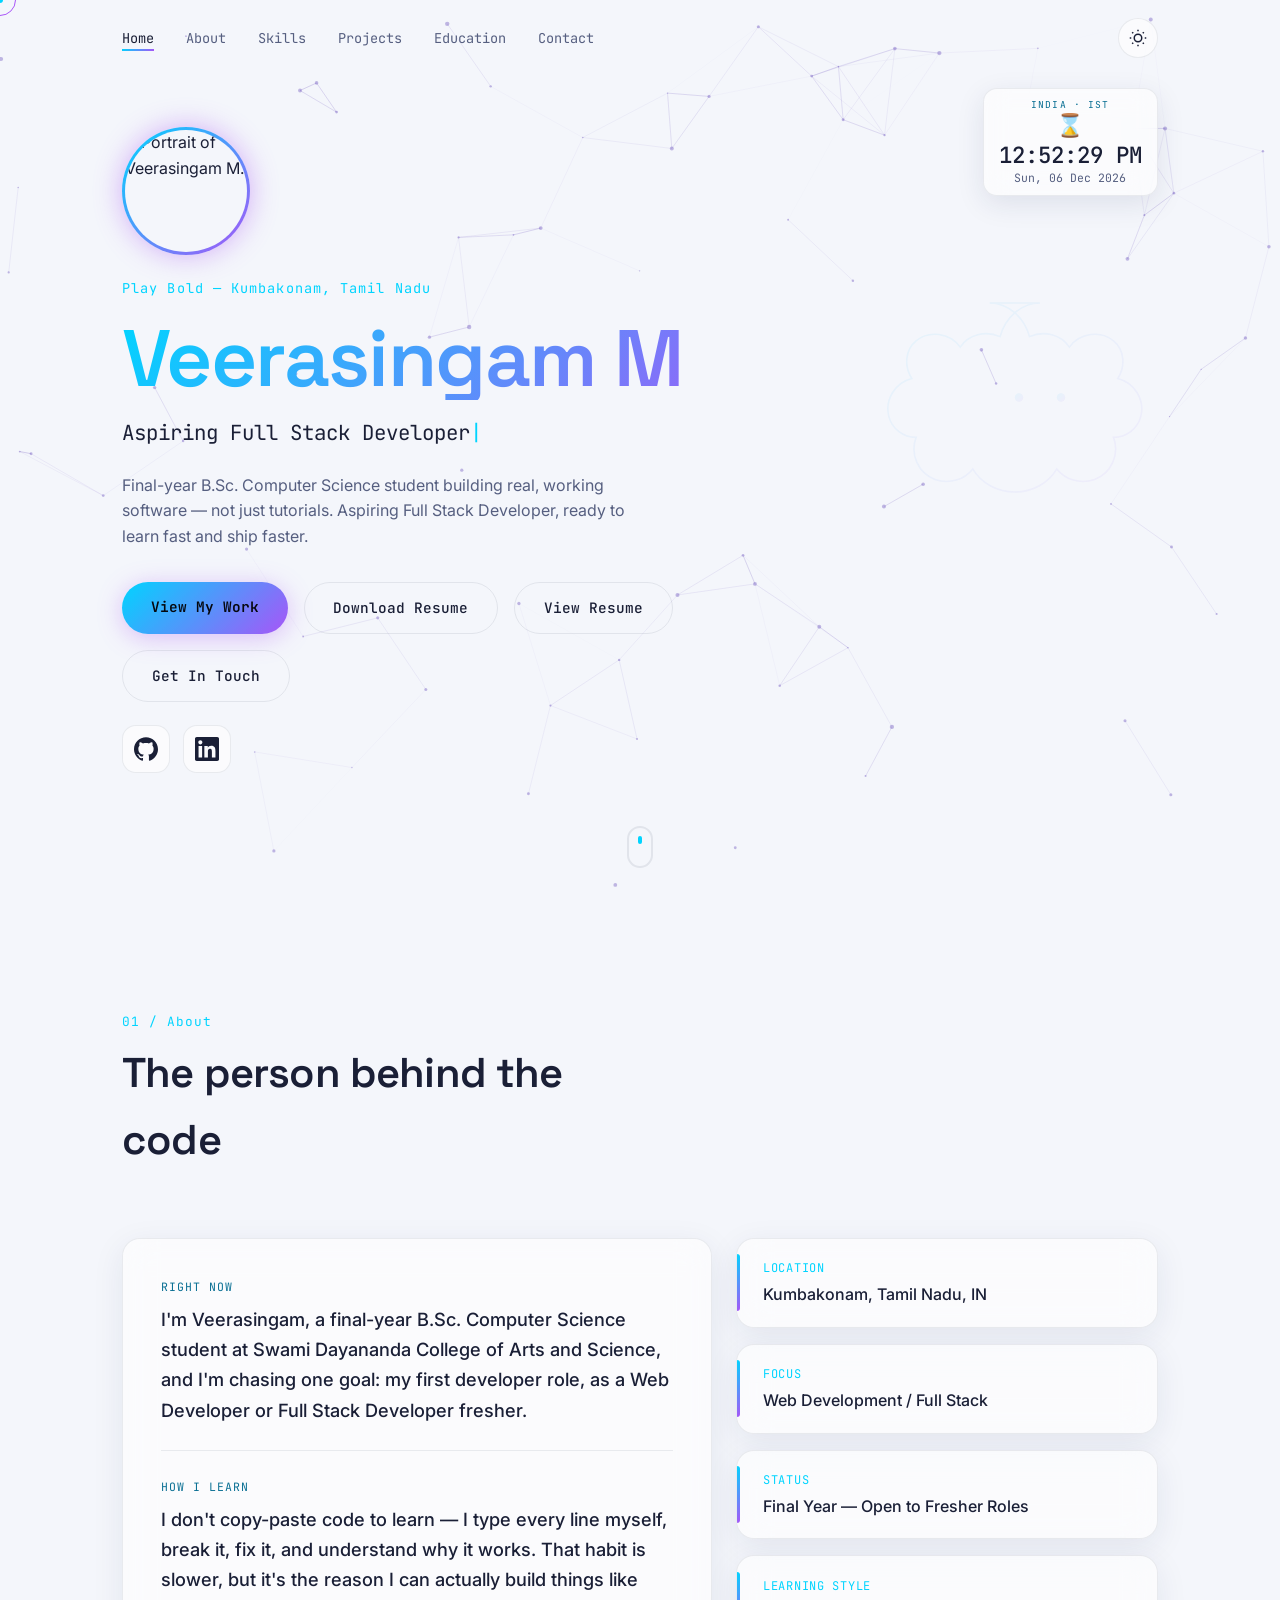
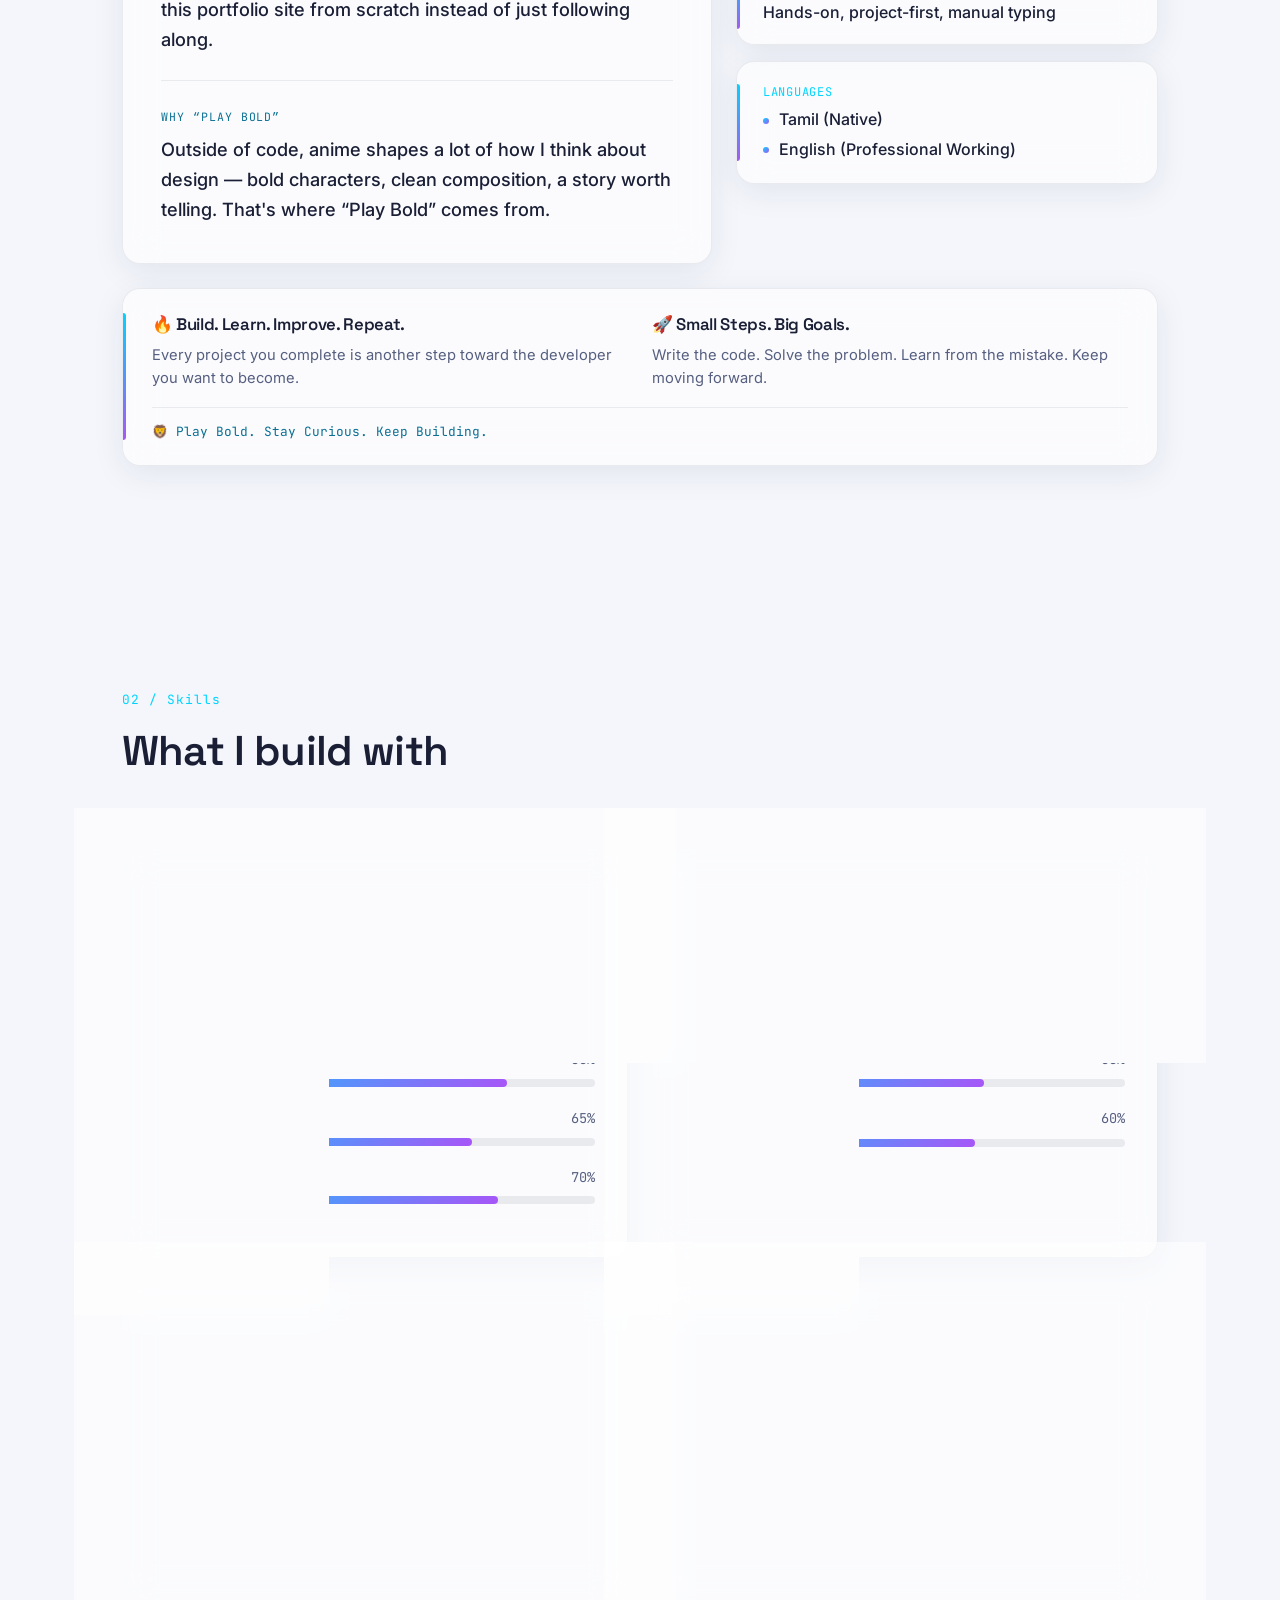
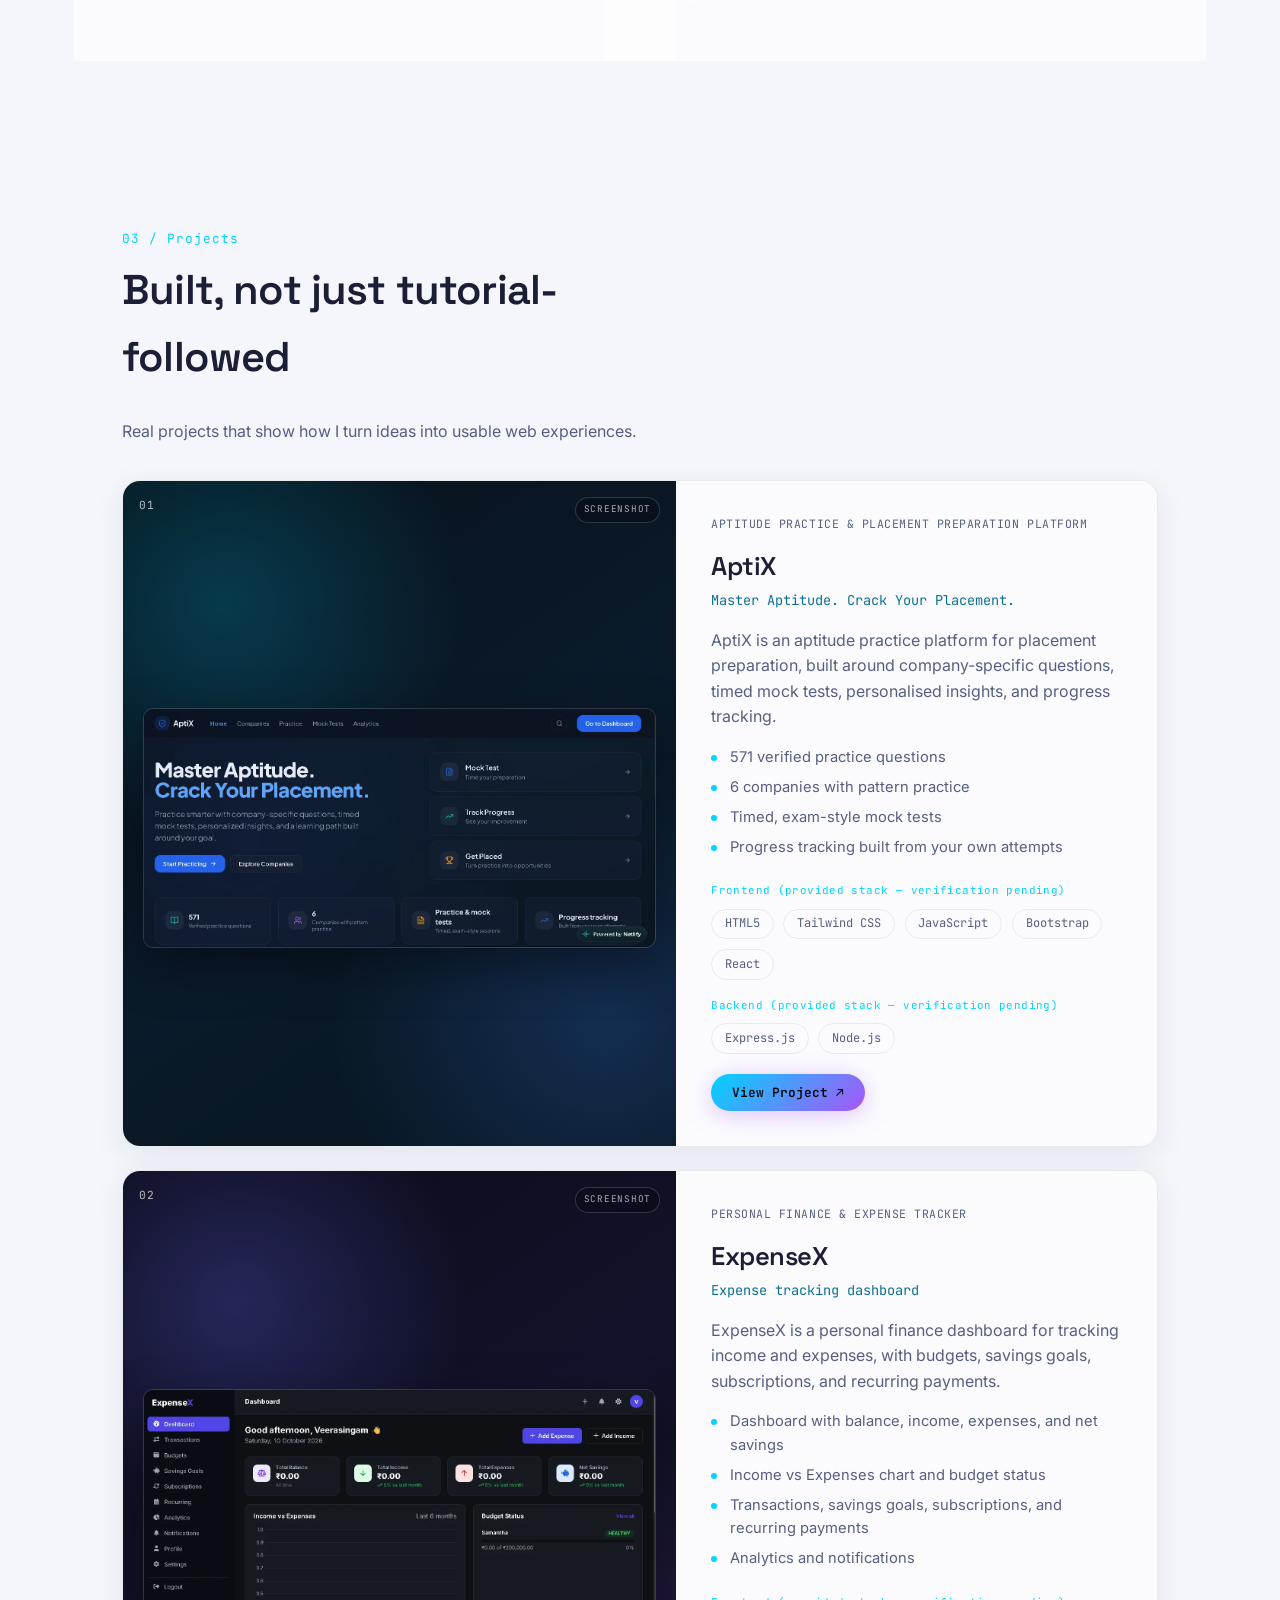
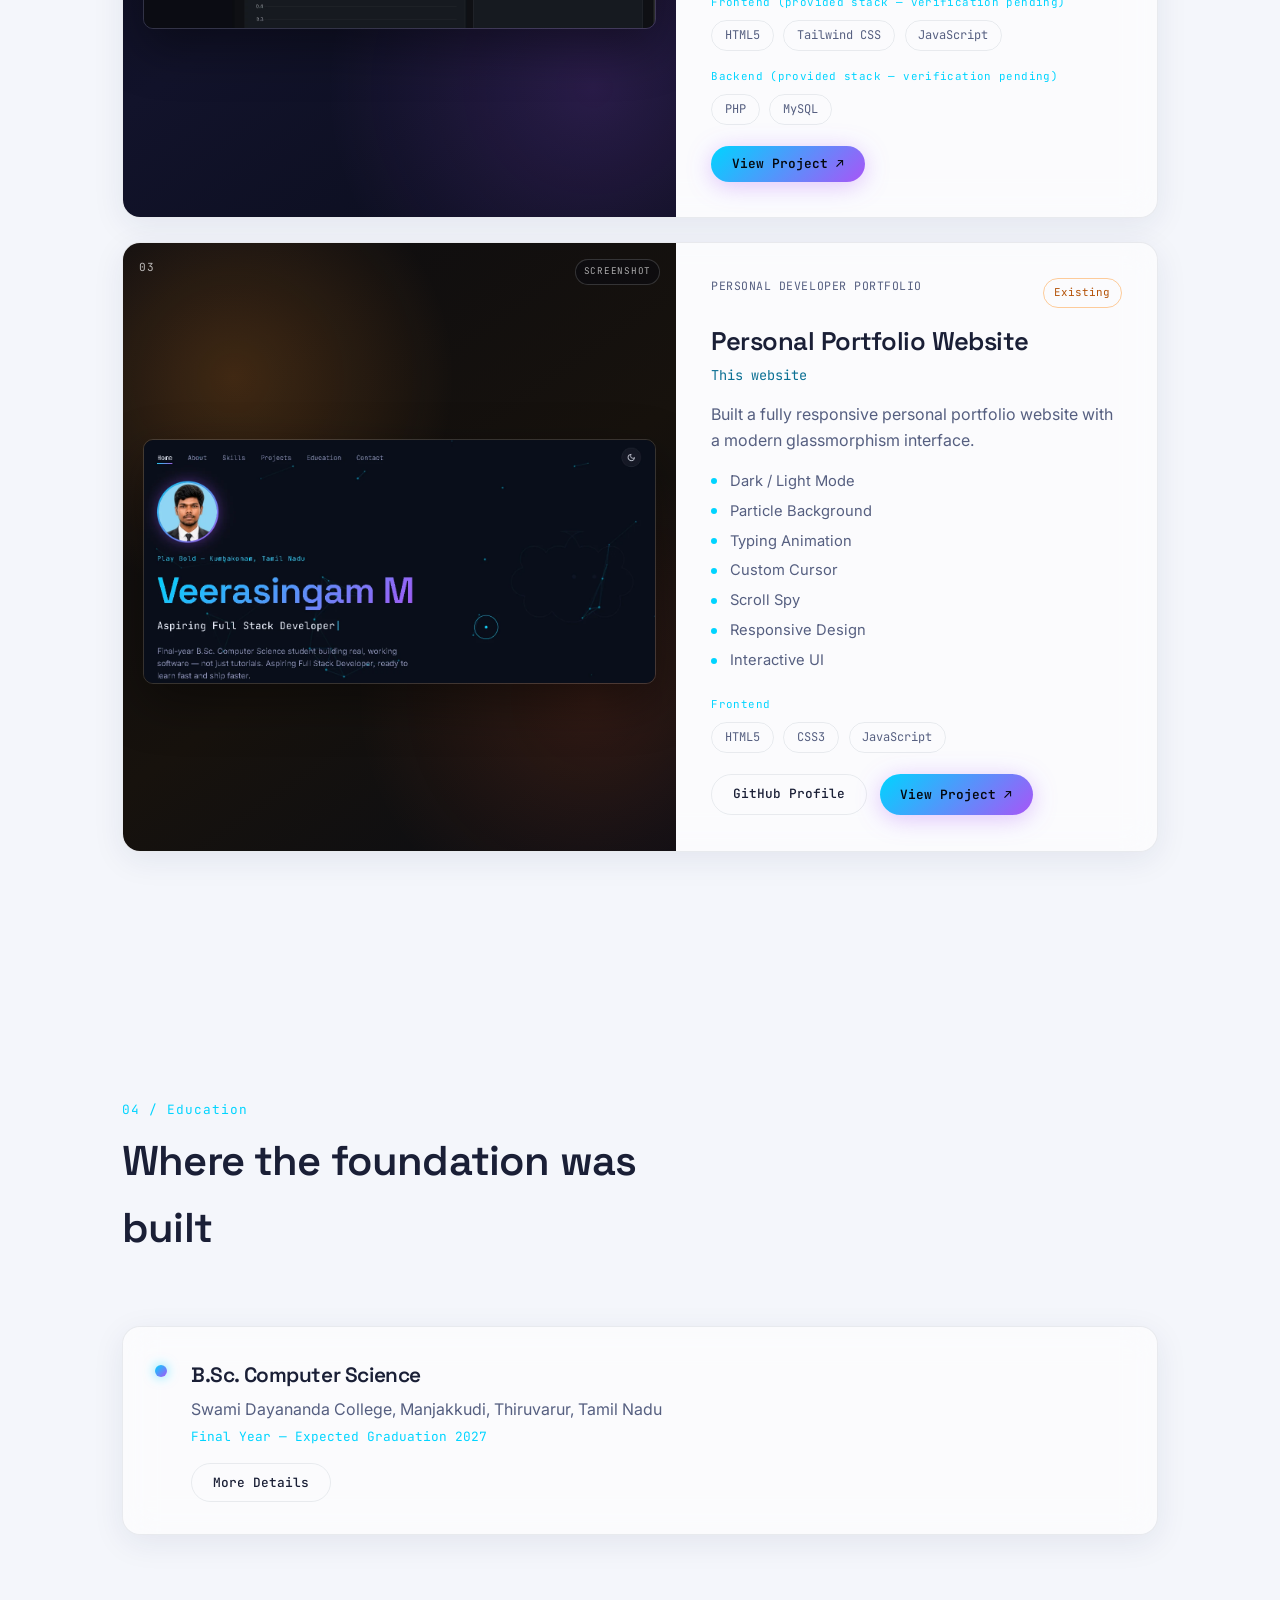
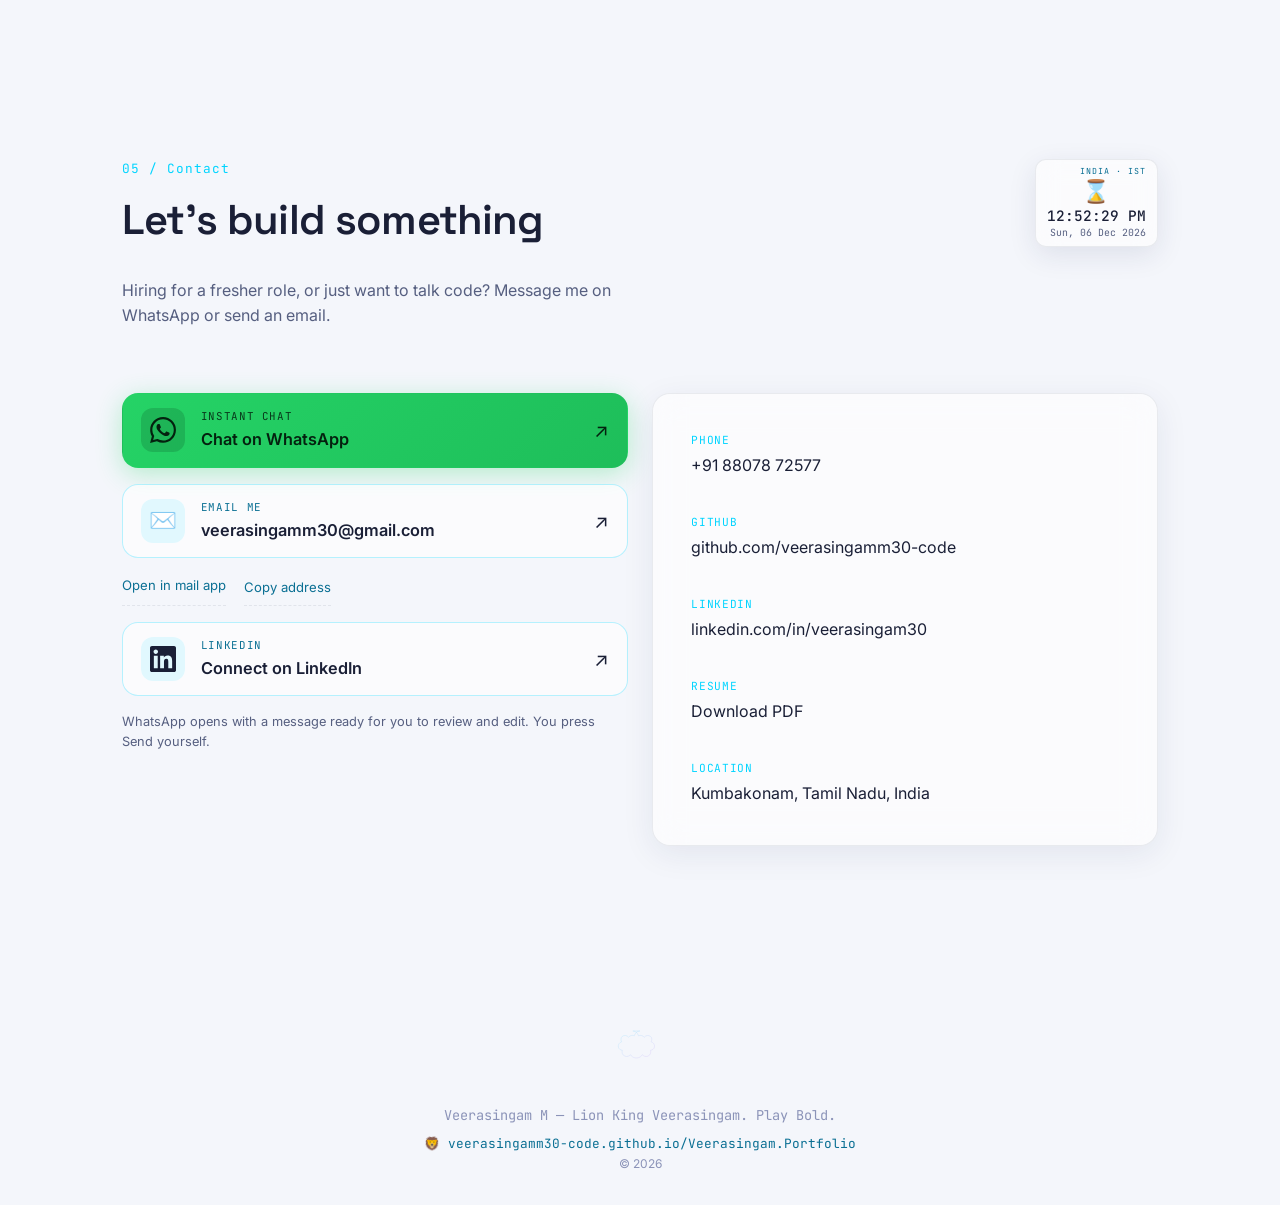
==== commit 58d3d3f0: "Add files via upload" ====
--- a/index.html
+++ b/index.html
@@ -112,6 +112,10 @@
           <a href="Veerasingam_Resume.pdf" class="btn btn-ghost" target="_blank" rel="noopener noreferrer">View Resume</a>
           <a href="#contact" class="btn btn-ghost">Get In Touch</a>
         </div>
+        <div class="hero-social">
+          <a href="https://github.com/veerasingamm30-code" class="social-icon" target="_blank" rel="noopener noreferrer" aria-label="GitHub profile"><svg viewBox="0 0 24 24" width="24" height="24" fill="currentColor" aria-hidden="true" focusable="false"><path d="M12 .297c-6.63 0-12 5.373-12 12 0 5.303 3.438 9.8 8.205 11.385.6.113.82-.258.82-.577 0-.285-.01-1.04-.015-2.04-3.338.724-4.042-1.61-4.042-1.61C4.422 18.07 3.633 17.7 3.633 17.7c-1.087-.744.084-.729.084-.729 1.205.084 1.838 1.236 1.838 1.236 1.07 1.835 2.809 1.305 3.495.998.108-.776.417-1.305.76-1.605-2.665-.3-5.466-1.332-5.466-5.93 0-1.31.465-2.38 1.235-3.22-.135-.303-.54-1.523.105-3.176 0 0 1.005-.322 3.3 1.23.96-.267 1.98-.399 3-.405 1.02.006 2.04.138 3 .405 2.28-1.552 3.285-1.23 3.285-1.23.645 1.653.24 2.873.12 3.176.765.84 1.23 1.91 1.23 3.22 0 4.61-2.805 5.625-5.475 5.92.42.36.81 1.096.81 2.22 0 1.606-.015 2.896-.015 3.286 0 .315.21.69.825.57C20.565 22.092 24 17.592 24 12.297c0-6.627-5.373-12-12-12"/></svg></a>
+          <a href="https://linkedin.com/in/veerasingam30" class="social-icon" target="_blank" rel="noopener noreferrer" aria-label="LinkedIn profile"><svg viewBox="0 0 24 24" width="24" height="24" fill="currentColor" aria-hidden="true" focusable="false"><path d="M20.447 20.452h-3.554v-5.569c0-1.328-.027-3.037-1.852-3.037-1.853 0-2.136 1.445-2.136 2.939v5.667H9.351V9h3.414v1.561h.046c.477-.9 1.637-1.85 3.37-1.85 3.601 0 4.267 2.37 4.267 5.455v6.286zM5.337 7.433c-1.144 0-2.063-.926-2.063-2.065 0-1.138.92-2.063 2.063-2.063 1.14 0 2.064.925 2.064 2.063 0 1.139-.925 2.065-2.064 2.065zm1.782 13.019H3.555V9h3.564v11.452zM22.225 0H1.771C.792 0 0 .774 0 1.729v20.542C0 23.227.792 24 1.771 24h20.451C23.2 24 24 23.227 24 22.271V1.729C24 .774 23.2 0 22.222 0h.003z"/></svg></a>
+        </div>
       </div>
 
       <a href="#about" class="scroll-hint" aria-label="Scroll to About section">
@@ -138,7 +142,7 @@
           </div>
           <div class="about-block">
             <span class="about-block-label">How I learn</span>
-            <p>
+            <p class="about-lead">
               I don't copy-paste code to learn &mdash; I type every line myself, break
               it, fix it, and understand why it works. That habit is slower, but
               it's the reason I can actually build things like this portfolio
@@ -147,7 +151,7 @@
           </div>
           <div class="about-block">
             <span class="about-block-label">Why &ldquo;Play Bold&rdquo;</span>
-            <p>
+            <p class="about-lead">
               Outside of code, anime shapes a lot of how I think about design &mdash;
               bold characters, clean composition, a story worth telling. That's
               where &ldquo;Play Bold&rdquo; comes from.
@@ -463,6 +467,11 @@
             <button type="button" class="contact-alt-link" data-copy-email="veerasingamm30@gmail.com">Copy address</button>
             <span class="contact-alt-status" role="status" aria-live="polite" data-copy-status></span>
           </div>
+          <a href="https://linkedin.com/in/veerasingam30" class="contact-card contact-card-email contact-card-linkedin" target="_blank" rel="noopener noreferrer" aria-label="Connect on LinkedIn (opens in a new tab)">
+            <span class="contact-card-icon" aria-hidden="true"><svg viewBox="0 0 24 24" width="26" height="26" fill="currentColor" aria-hidden="true" focusable="false"><path d="M20.447 20.452h-3.554v-5.569c0-1.328-.027-3.037-1.852-3.037-1.853 0-2.136 1.445-2.136 2.939v5.667H9.351V9h3.414v1.561h.046c.477-.9 1.637-1.85 3.37-1.85 3.601 0 4.267 2.37 4.267 5.455v6.286zM5.337 7.433c-1.144 0-2.063-.926-2.063-2.065 0-1.138.92-2.063 2.063-2.063 1.14 0 2.064.925 2.064 2.063 0 1.139-.925 2.065-2.064 2.065zm1.782 13.019H3.555V9h3.564v11.452zM22.225 0H1.771C.792 0 0 .774 0 1.729v20.542C0 23.227.792 24 1.771 24h20.451C23.2 24 24 23.227 24 22.271V1.729C24 .774 23.2 0 22.222 0h.003z"/></svg></span>
+            <span class="contact-card-text"><span class="contact-card-label">LinkedIn</span><span class="contact-card-value">Connect on LinkedIn</span></span>
+            <span class="contact-card-arrow" aria-hidden="true">↗</span>
+          </a>
           <p class="contact-note">WhatsApp opens with a message ready for you to review and edit. You press Send yourself.</p>
         </div>
 
@@ -474,6 +483,10 @@
           <a href="https://github.com/veerasingamm30-code" target="_blank" rel="noopener noreferrer" class="contact-line">
             <span class="contact-label">GitHub</span>
             <span class="contact-value">github.com/veerasingamm30-code</span>
+          </a>
+          <a href="https://linkedin.com/in/veerasingam30" target="_blank" rel="noopener noreferrer" class="contact-line">
+            <span class="contact-label">LinkedIn</span>
+            <span class="contact-value">linkedin.com/in/veerasingam30</span>
           </a>
           <a href="Veerasingam_Resume.pdf" class="contact-line" download="Veerasingam_Resume.pdf">
             <span class="contact-label">Resume</span>
@@ -500,7 +513,7 @@
       </defs>
     </svg>
     <p class="footer-text">Veerasingam M — Lion King Veerasingam. Play Bold.</p>
-    <p class="footer-url"><span aria-hidden="true">🦁</span> <a href="https://veerasingamm30-code.github.io/Veerasingam.Portfolio" target="_blank" rel="noopener noreferrer">veerasingamm30-code.github.io/Veerasingam.Portfolio</a></p>
+    <p class="footer-url"><span class="footer-url-emoji" aria-hidden="true">🦁</span><a href="https://veerasingamm30-code.github.io/Veerasingam.Portfolio" target="_blank" rel="noopener noreferrer">veerasingamm30-code.github.io/<wbr>Veerasingam.Portfolio</a></p>
     <p class="footer-year">&copy; <span id="footer-year"></span></p>
   </footer>
 
--- a/style.css
+++ b/style.css
@@ -1038,7 +1038,15 @@
   text-transform: uppercase;
   color: var(--neon-blue);
 }
-.about-text .about-lead { color: var(--text-primary); font-size: 1.14rem; line-height: 1.65; font-weight: 500; }
+/* Shared typography for all three About paragraphs (Right now / How I learn / Why "Play Bold") */
+.about-text .about-lead {
+  font-family: inherit;
+  font-size: 1.14rem;
+  font-weight: 500;
+  line-height: 1.65;
+  letter-spacing: normal;
+  color: var(--text-primary);
+}
 .fact-card { position: relative; overflow: hidden; }
 .fact-card::before { content: ''; position: absolute; left: 0; top: 18%; bottom: 18%; width: 3px; border-radius: 0 3px 3px 0; background: var(--gradient-main); }
 .fact-value { line-height: 1.4; overflow-wrap: anywhere; }
@@ -1205,6 +1213,21 @@
 .contact-alt-status { font-size: .8rem; color: var(--text-muted); }
 
 .footer-url { margin-top: .4rem; font-family: var(--font-mono); font-size: .8rem; overflow-wrap: anywhere; }
+.footer-url-emoji { margin-right: .5rem; font-family: "Segoe UI Emoji", "Apple Color Emoji", "Noto Color Emoji", sans-serif; }
 .footer-url a { color: var(--neon-blue); border-bottom: 1px dashed transparent; }
 .footer-url a:hover { border-bottom-color: var(--neon-blue); }
 body.light-mode .footer-url a { color: #0a6f93; }
+
+/* ---- H. SOCIAL ICONS + LINKEDIN ----------------------------------------- */
+.hero-social { display: flex; gap: .8rem; margin-top: 1.4rem; }
+.social-icon {
+  display: grid; place-items: center; width: 48px; height: 48px; border-radius: 14px;
+  border: 1px solid var(--surface-border); background: var(--surface); color: var(--text-primary);
+  transition: transform var(--transition-fast), color var(--transition-fast), border-color var(--transition-fast), box-shadow var(--transition-fast);
+}
+.social-icon:hover { transform: translateY(-3px); color: var(--neon-blue); border-color: var(--neon-blue); box-shadow: 0 8px 24px rgba(0,212,255,.2); }
+.social-icon:active { transform: translateY(0) scale(.94); }
+.social-icon:focus-visible { outline: 2px solid var(--neon-blue); outline-offset: 3px; }
+body.light-mode .social-icon:hover { color: #0a6f93; border-color: #0a6f93; }
+.contact-card-linkedin .contact-card-icon { color: var(--text-primary); }
+.contact-value { overflow-wrap: anywhere; }
